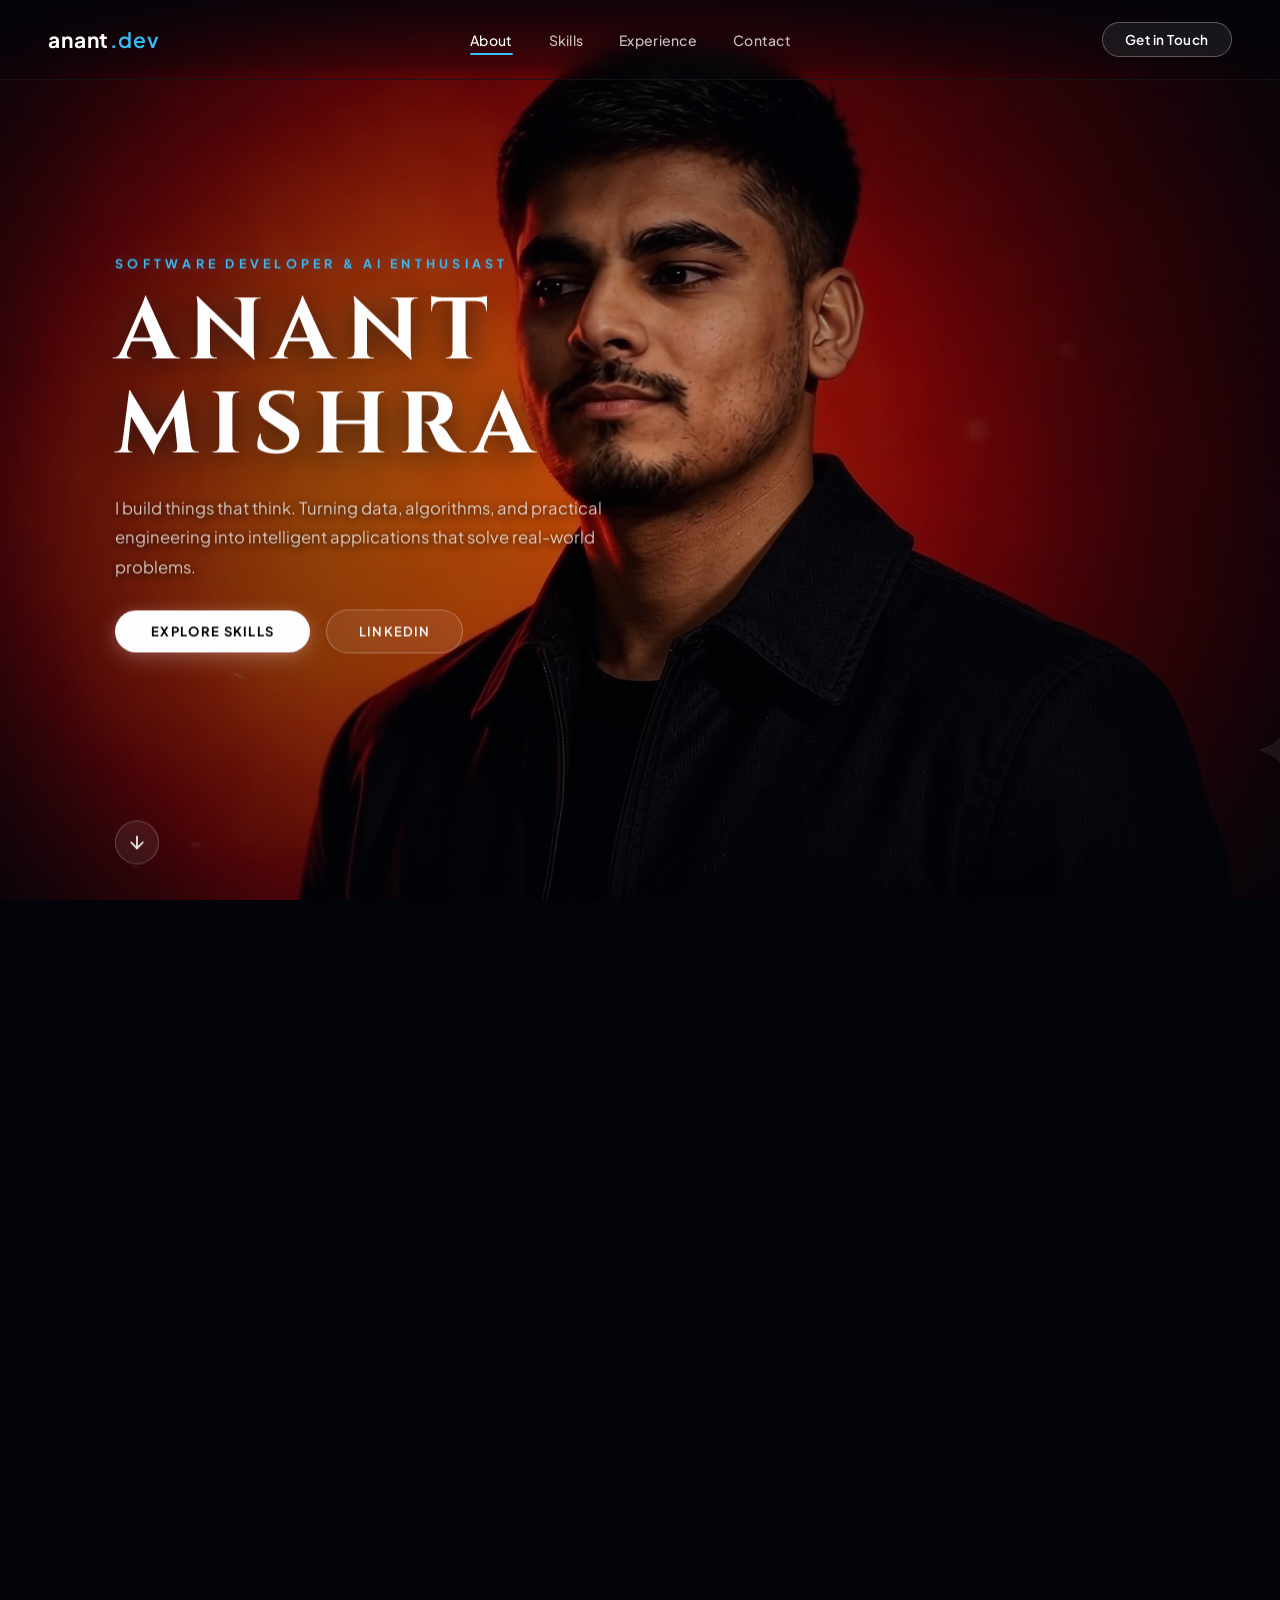
==== index.html @ 20da24f2 "Initial commit: Anant Mishra personal portfolio with scroll-based frame animation" ====
<!DOCTYPE html>
<html lang="en">
<head>
  <meta charset="UTF-8" />
  <meta name="viewport" content="width=device-width, initial-scale=1.0" />
  <title>Anant Mishra | Software Engineer & AI Developer</title>
  <link rel="preconnect" href="https://fonts.googleapis.com">
  <link rel="preconnect" href="https://fonts.gstatic.com" crossorigin>
  <link href="https://fonts.googleapis.com/css2?family=Cinzel:wght@600;700;800&family=Plus+Jakarta+Sans:wght@300;400;500;600;700&display=swap" rel="stylesheet">
  <link rel="stylesheet" href="style.css" />
</head>
<body>
  <!-- Elegant minimal loading progress bar -->
  <div id="loader" class="loader">
    <div class="loader-content">
      <div class="loader-spinner"></div>
      <div class="loader-text">Loading Experience... <span id="loader-progress">0%</span></div>
      <div class="loader-bar-bg">
        <div id="loader-bar-fill" class="loader-bar-fill"></div>
      </div>
    </div>
  </div>

  <!-- Fixed background canvas animation -->
  <div id="canvas-container">
    <canvas id="animation-canvas"></canvas>
    <div class="vignette-overlay"></div>
  </div>

  <!-- Top Glassmorphic Navigation Bar -->
  <header id="navbar" class="navbar">
    <div class="nav-container">
      <a href="#" class="nav-logo" id="nav-logo">
        <span class="logo-space">anant</span><span class="logo-edu">.dev</span>
      </a>

      <nav class="nav-menu" id="nav-menu">
        <a href="#about" class="nav-link active" data-target="0">About</a>
        <a href="#skills" class="nav-link" data-target="0.48">Skills</a>
        <a href="#experience" class="nav-link" data-target="0.80">Experience</a>
        <a href="#contact" class="nav-link" data-target="1.0">Contact</a>
      </nav>

      <div class="nav-actions">
        <a href="https://www.linkedin.com/in/anantmishra07/" target="_blank" rel="noopener noreferrer" class="btn-enroll" id="btn-enroll">Get in Touch</a>
        <button class="mobile-toggle" id="mobile-toggle" aria-label="Toggle Navigation">
          <span></span>
          <span></span>
          <span></span>
        </button>
      </div>
    </div>
  </header>

  <!-- Interactive Content Layers Choreographed to Scroll -->
  <div class="ui-stage">
    <!-- Section 1: Hero / About (Initial Scroll Phase) -->
    <section id="section-hero" class="story-section active hero-left-aligned">
      <div class="hero-content">
        <span class="eyebrow">SOFTWARE DEVELOPER & AI ENTHUSIAST</span>
        <h1 class="hero-title">Anant Mishra</h1>
        <p class="hero-description">
          I build things that think. Turning data, algorithms, and practical engineering into intelligent applications that solve real-world problems.
        </p>
        <div class="hero-cta-group">
          <button class="btn-primary" id="btn-explore-work" data-target="0.48">EXPLORE SKILLS</button>
          <a href="https://www.linkedin.com/in/anantmishra07/" target="_blank" rel="noopener noreferrer" class="btn-secondary">LINKEDIN</a>
        </div>
      </div>

      <!-- Bottom Scroll Down Indicator -->
      <button class="scroll-down-btn" id="scroll-down-btn" aria-label="Scroll Down" data-target="0.48">
        <svg width="20" height="20" viewBox="0 0 24 24" fill="none" stroke="currentColor" stroke-width="2" stroke-linecap="round" stroke-linejoin="round">
          <line x1="12" y1="5" x2="12" y2="19"></line>
          <polyline points="19 12 12 19 5 12"></polyline>
        </svg>
      </button>
    </section>

    <!-- Section 2: Skills & AI Stack (Mid-Scroll Phase) -->
    <section id="section-skills" class="story-section">
      <div class="hero-content skills-content">
        <span class="eyebrow">CORE COMPETENCIES & EXPERTISE</span>
        <h2 class="hero-title">SYSTEMS & AI</h2>
        <p class="hero-description">
          Where robust algorithmic design meets practical intelligence. Building dependable backends, machine learning workflows, and data pipelines.
        </p>

        <!-- Skill Badges -->
        <div class="skills-grid">
          <span class="skill-chip"><i class="chip-dot"></i>Java</span>
          <span class="skill-chip"><i class="chip-dot"></i>Python</span>
          <span class="skill-chip"><i class="chip-dot"></i>SQL & DBMS</span>
          <span class="skill-chip"><i class="chip-dot"></i>Data Structures</span>
          <span class="skill-chip"><i class="chip-dot"></i>Systems Design</span>
          <span class="skill-chip"><i class="chip-dot"></i>Machine Learning</span>
          <span class="skill-chip"><i class="chip-dot"></i>Computer Vision</span>
          <span class="skill-chip"><i class="chip-dot"></i>Data Analytics</span>
        </div>

        <!-- Certifications Highlight -->
        <div class="certifications-banner">
          <span class="cert-item">Google AI Certified</span>
          <span class="cert-divider">•</span>
          <span class="cert-item">Azure Cognitive Services (CV)</span>
          <span class="cert-divider">•</span>
          <span class="cert-item">Google Gemini QuizOff 2026</span>
        </div>

        <div class="hero-cta-group">
          <button class="btn-primary" id="btn-view-exp" data-target="0.80">VIEW EXPERIENCE</button>
        </div>
      </div>
    </section>

    <!-- Section 3: Experience & Leadership (Deep-Scroll Phase) -->
    <section id="section-experience" class="story-section">
      <div class="hero-content">
        <span class="eyebrow">LEADERSHIP & EDUCATION</span>
        <h2 class="hero-title">EXPERIENCE</h2>
        
        <div class="experience-card">
          <div class="exp-header">
            <h3 class="exp-role">Campus Mantri</h3>
            <span class="exp-org">@ GeeksforGeeks</span>
          </div>
          <span class="exp-duration">June 2026 – Present</span>
          <p class="exp-desc">
            Empowering students through technology, technical workshops, leadership, and community building as a GeeksforGeeks Campus Mantri.
          </p>
        </div>

        <div class="education-badge">
          <span class="edu-degree">B.Tech in Information Technology</span>
          <span class="edu-school">Veer Bahadur Singh Purvanchal University (2024 – 2028)</span>
        </div>

        <div class="hero-cta-group">
          <a href="https://www.linkedin.com/in/anantmishra07/" target="_blank" rel="noopener noreferrer" class="btn-primary">CONNECT ON LINKEDIN</a>
          <button class="btn-secondary" data-target="1.0">CONTACT INFO</button>
        </div>
      </div>
    </section>

    <!-- Section 4: Contact & Modern Footer (Final Scroll Phase) -->
    <section id="section-footer" class="story-section footer-section">
      <div class="hero-content footer-content">
        <span class="eyebrow">GET IN TOUCH</span>
        <h2 class="footer-title">LET'S BUILD TOGETHER</h2>
        <p class="hero-description">
          Open to connecting, collaborating, or discussing AI/ML, software engineering, and innovative tech ideas.
        </p>

        <div class="contact-cards-grid">
          <a href="mailto:anantm408@gmail.com" class="contact-card">
            <div class="contact-card-icon">✉</div>
            <div class="contact-card-label">Email</div>
            <div class="contact-card-val">anantm408@gmail.com</div>
          </a>

          <a href="https://www.linkedin.com/in/anantmishra07/" target="_blank" rel="noopener noreferrer" class="contact-card">
            <div class="contact-card-icon">in</div>
            <div class="contact-card-label">LinkedIn</div>
            <div class="contact-card-val">anantmishra07</div>
          </a>

          <div class="contact-card">
            <div class="contact-card-icon">📍</div>
            <div class="contact-card-label">Location</div>
            <div class="contact-card-val">Kanpur, UP, India</div>
          </div>
        </div>

        <footer class="site-footer">
          <div class="footer-bottom-row">
            <span class="copyright">© 2026 Anant Mishra. All rights reserved.</span>
            <button class="btn-back-to-top" id="btn-back-to-top" data-target="0">
              ↑ Back to Top
            </button>
          </div>
        </footer>
      </div>
    </section>
  </div>

  <!-- Virtual scroll runway -->
  <div id="scroll-track" class="scroll-track"></div>

  <script src="script.js"></script>
</body>
</html>
---- style.css ----
/* Reset & Base Setup */
* {
  margin: 0;
  padding: 0;
  box-sizing: border-box;
}

:root {
  --font-display: 'Cinzel', Georgia, serif;
  --font-sans: 'Plus Jakarta Sans', -apple-system, BlinkMacSystemFont, "Segoe UI", Roboto, sans-serif;
  --color-bg: #02040a;
  --color-text-main: #ffffff;
  --color-text-muted: rgba(255, 255, 255, 0.75);
  --color-accent: #60a5fa;
  --color-cyan: #38bdf8;
  --nav-height: 80px;
}

html, body {
  width: 100%;
  min-height: 100%;
  background-color: var(--color-bg);
  color: var(--color-text-main);
  font-family: var(--font-sans);
  overflow-x: hidden;
  -webkit-font-smoothing: antialiased;
}

/* Custom sleek dark scrollbar */
::-webkit-scrollbar {
  width: 8px;
}

::-webkit-scrollbar-track {
  background: rgba(2, 4, 10, 0.9);
}

::-webkit-scrollbar-thumb {
  background: rgba(255, 255, 255, 0.2);
  border-radius: 4px;
}

::-webkit-scrollbar-thumb:hover {
  background: rgba(255, 255, 255, 0.4);
}

/* Fixed Canvas Background Container */
#canvas-container {
  position: fixed;
  top: 0;
  left: 0;
  width: 100vw;
  height: 100vh;
  z-index: 1;
  pointer-events: none;
  display: flex;
  align-items: center;
  justify-content: center;
  background-color: var(--color-bg);
}

#animation-canvas {
  width: 100%;
  height: 100%;
  display: block;
  object-fit: cover;
}

/* Subtle cinematic vignette for enhanced text legibility */
.vignette-overlay {
  position: absolute;
  inset: 0;
  background: radial-gradient(
    circle at center,
    rgba(2, 4, 10, 0.2) 0%,
    rgba(2, 4, 10, 0.6) 75%,
    rgba(2, 4, 10, 0.9) 100%
  );
  pointer-events: none;
}

/* Virtual Scroll Runway */
.scroll-track {
  height: 600vh;
  width: 100%;
  position: relative;
}

/* =========================================
   TOP NAVIGATION BAR
   ========================================= */
.navbar {
  position: fixed;
  top: 0;
  left: 0;
  width: 100%;
  height: var(--nav-height);
  z-index: 100;
  display: flex;
  align-items: center;
  padding: 0 48px;
  background: linear-gradient(180deg, rgba(2, 4, 10, 0.8) 0%, rgba(2, 4, 10, 0.3) 80%, transparent 100%);
  backdrop-filter: blur(12px);
  -webkit-backdrop-filter: blur(12px);
  border-bottom: 1px solid rgba(255, 255, 255, 0.06);
  transition: all 0.3s ease;
}

.nav-container {
  width: 100%;
  max-width: 1380px;
  margin: 0 auto;
  display: flex;
  align-items: center;
  justify-content: space-between;
}

/* Brand Logo */
.nav-logo {
  text-decoration: none;
  font-size: 21px;
  font-weight: 700;
  letter-spacing: 0.04em;
  display: flex;
  align-items: center;
  transition: transform 0.2s ease;
}

.nav-logo:hover {
  transform: scale(1.03);
}

.logo-space {
  color: #ffffff;
}

.logo-edu {
  color: var(--color-cyan);
  font-weight: 600;
  margin-left: 1px;
}

/* Nav Menu Links */
.nav-menu {
  display: flex;
  align-items: center;
  gap: 36px;
}

.nav-link {
  text-decoration: none;
  color: rgba(255, 255, 255, 0.75);
  font-size: 14px;
  font-weight: 500;
  letter-spacing: 0.02em;
  transition: color 0.25s ease;
  position: relative;
  padding: 6px 0;
}

.nav-link::after {
  content: '';
  position: absolute;
  bottom: 0;
  left: 50%;
  width: 0;
  height: 2px;
  background: var(--color-cyan);
  transition: width 0.25s ease, left 0.25s ease;
  border-radius: 2px;
}

.nav-link:hover,
.nav-link.active {
  color: #ffffff;
}

.nav-link.active::after,
.nav-link:hover::after {
  width: 100%;
  left: 0;
}

/* Nav Action Button */
.nav-actions {
  display: flex;
  align-items: center;
  gap: 16px;
}

.btn-enroll {
  text-decoration: none;
  background: rgba(255, 255, 255, 0.08);
  color: #ffffff;
  border: 1px solid rgba(255, 255, 255, 0.28);
  padding: 8px 22px;
  border-radius: 999px;
  font-family: var(--font-sans);
  font-size: 13.5px;
  font-weight: 600;
  letter-spacing: 0.04em;
  cursor: pointer;
  backdrop-filter: blur(8px);
  transition: all 0.25s ease;
  display: inline-flex;
  align-items: center;
}

.btn-enroll:hover {
  background: #ffffff;
  color: #02040a;
  border-color: #ffffff;
  box-shadow: 0 0 20px rgba(255, 255, 255, 0.35);
  transform: translateY(-1px);
}

.mobile-toggle {
  display: none;
  background: transparent;
  border: none;
  cursor: pointer;
  padding: 8px;
  flex-direction: column;
  gap: 5px;
}

.mobile-toggle span {
  display: block;
  width: 22px;
  height: 2px;
  background-color: #ffffff;
  border-radius: 2px;
  transition: all 0.3s ease;
}

/* =========================================
   UI STAGE & STORY SECTIONS
   ========================================= */
.ui-stage {
  position: fixed;
  inset: 0;
  z-index: 10;
  pointer-events: none;
  display: flex;
  align-items: center;
  justify-content: center;
}

.story-section {
  position: absolute;
  width: 100%;
  height: 100%;
  display: flex;
  flex-direction: column;
  align-items: center;
  justify-content: center;
  padding: var(--nav-height) 24px 48px;
  text-align: center;
  opacity: 0;
  transform: translateY(24px) scale(0.97);
  transition: opacity 0.5s cubic-bezier(0.16, 1, 0.3, 1),
              transform 0.5s cubic-bezier(0.16, 1, 0.3, 1);
  pointer-events: none;
}

.story-section.active {
  opacity: 1;
  transform: translateY(0) scale(1);
  pointer-events: auto;
}

/* Hero Section Left-Alignment */
.story-section.hero-left-aligned {
  align-items: flex-start;
  justify-content: center;
  padding-left: clamp(32px, 9vw, 130px);
  padding-right: clamp(24px, 4vw, 48px);
  text-align: left;
}

.story-section.hero-left-aligned .hero-content {
  align-items: flex-start;
  text-align: left;
  max-width: 640px;
  margin-left: 0;
}

.story-section.hero-left-aligned .hero-cta-group {
  justify-content: flex-start;
}

.story-section.hero-left-aligned .scroll-down-btn {
  left: clamp(32px, 9vw, 130px);
  transform: none;
  animation: floatDownLeft 2.2s ease-in-out infinite;
}

@keyframes floatDownLeft {
  0%, 100% {
    transform: translateY(0);
  }
  50% {
    transform: translateY(7px);
  }
}

.hero-content {
  max-width: 720px;
  display: flex;
  flex-direction: column;
  align-items: center;
  margin-top: -20px;
}

/* Eyebrow Tag */
.eyebrow {
  display: inline-block;
  font-size: 12.5px;
  font-weight: 700;
  letter-spacing: 0.34em;
  text-transform: uppercase;
  color: var(--color-cyan);
  margin-bottom: 14px;
  text-shadow: 0 0 16px rgba(56, 189, 248, 0.4);
}

/* Display Titles */
.hero-title {
  font-family: var(--font-display);
  font-size: clamp(2.8rem, 6.8vw, 5.8rem);
  font-weight: 700;
  letter-spacing: 0.12em;
  text-transform: uppercase;
  line-height: 1.08;
  color: #ffffff;
  margin-bottom: 20px;
  text-shadow: 0 4px 30px rgba(0, 0, 0, 0.8),
               0 0 40px rgba(255, 255, 255, 0.15);
}

.footer-title {
  font-family: var(--font-display);
  font-size: clamp(2.4rem, 5vw, 4.2rem);
  font-weight: 700;
  letter-spacing: 0.12em;
  text-transform: uppercase;
  line-height: 1.1;
  color: #ffffff;
  margin-bottom: 14px;
  text-shadow: 0 4px 30px rgba(0, 0, 0, 0.8);
}

/* Descriptions */
.hero-description {
  font-size: clamp(0.95rem, 1.3vw, 1.1rem);
  line-height: 1.75;
  color: var(--color-text-muted);
  max-width: 560px;
  margin-bottom: 28px;
  font-weight: 400;
  text-shadow: 0 2px 10px rgba(0, 0, 0, 0.9);
}

/* CTA Buttons */
.hero-cta-group {
  display: flex;
  align-items: center;
  justify-content: center;
  gap: 16px;
  flex-wrap: wrap;
}

.btn-primary {
  text-decoration: none;
  background: #ffffff;
  color: #02040a;
  border: none;
  padding: 13px 36px;
  border-radius: 999px;
  font-family: var(--font-sans);
  font-size: 13px;
  font-weight: 700;
  letter-spacing: 0.1em;
  text-transform: uppercase;
  cursor: pointer;
  box-shadow: 0 6px 24px rgba(255, 255, 255, 0.22),
              0 0 12px rgba(255, 255, 255, 0.1);
  transition: all 0.25s cubic-bezier(0.16, 1, 0.3, 1);
  display: inline-flex;
  align-items: center;
}

.btn-primary:hover {
  transform: translateY(-2px) scale(1.03);
  box-shadow: 0 10px 32px rgba(255, 255, 255, 0.38),
              0 0 20px rgba(56, 189, 248, 0.4);
}

.btn-secondary {
  text-decoration: none;
  background: rgba(255, 255, 255, 0.08);
  color: #ffffff;
  border: 1px solid rgba(255, 255, 255, 0.25);
  padding: 13px 32px;
  border-radius: 999px;
  font-family: var(--font-sans);
  font-size: 13px;
  font-weight: 600;
  letter-spacing: 0.08em;
  text-transform: uppercase;
  cursor: pointer;
  backdrop-filter: blur(8px);
  transition: all 0.25s ease;
  display: inline-flex;
  align-items: center;
}

.btn-secondary:hover {
  background: rgba(255, 255, 255, 0.18);
  border-color: rgba(255, 255, 255, 0.5);
  transform: translateY(-2px);
}

/* =========================================
   SKILLS & CHIPS COMPONENT
   ========================================= */
.skills-grid {
  display: flex;
  flex-wrap: wrap;
  justify-content: center;
  gap: 10px;
  max-width: 620px;
  margin-bottom: 22px;
}

.skill-chip {
  display: inline-flex;
  align-items: center;
  gap: 7px;
  background: rgba(255, 255, 255, 0.06);
  border: 1px solid rgba(255, 255, 255, 0.16);
  padding: 8px 16px;
  border-radius: 999px;
  font-size: 13px;
  font-weight: 600;
  color: #ffffff;
  letter-spacing: 0.02em;
  backdrop-filter: blur(8px);
  transition: all 0.25s ease;
}

.skill-chip:hover {
  background: rgba(56, 189, 248, 0.12);
  border-color: var(--color-cyan);
  box-shadow: 0 0 14px rgba(56, 189, 248, 0.3);
  transform: translateY(-2px);
}

.chip-dot {
  width: 6px;
  height: 6px;
  border-radius: 50%;
  background: var(--color-cyan);
  box-shadow: 0 0 6px var(--color-cyan);
}

.certifications-banner {
  display: flex;
  align-items: center;
  justify-content: center;
  gap: 12px;
  flex-wrap: wrap;
  font-size: 12px;
  letter-spacing: 0.05em;
  color: rgba(255, 255, 255, 0.7);
  margin-bottom: 28px;
}

.cert-item {
  color: #93c5fd;
  font-weight: 500;
}

.cert-divider {
  opacity: 0.3;
}

/* =========================================
   EXPERIENCE & EDUCATION CARDS
   ========================================= */
.experience-card {
  background: rgba(255, 255, 255, 0.05);
  border: 1px solid rgba(255, 255, 255, 0.14);
  border-radius: 16px;
  padding: 20px 28px;
  max-width: 580px;
  width: 100%;
  margin-bottom: 16px;
  backdrop-filter: blur(12px);
  text-align: left;
  box-shadow: 0 12px 36px rgba(0, 0, 0, 0.4);
}

.exp-header {
  display: flex;
  align-items: baseline;
  gap: 8px;
  margin-bottom: 4px;
}

.exp-role {
  font-size: 18px;
  font-weight: 700;
  color: #ffffff;
}

.exp-org {
  font-size: 14px;
  font-weight: 600;
  color: var(--color-cyan);
}

.exp-duration {
  display: inline-block;
  font-size: 12px;
  color: rgba(255, 255, 255, 0.5);
  margin-bottom: 10px;
  letter-spacing: 0.04em;
}

.exp-desc {
  font-size: 13.5px;
  line-height: 1.6;
  color: var(--color-text-muted);
}

.education-badge {
  display: flex;
  flex-direction: column;
  align-items: center;
  gap: 4px;
  background: rgba(255, 255, 255, 0.03);
  border: 1px dashed rgba(255, 255, 255, 0.18);
  border-radius: 12px;
  padding: 12px 24px;
  margin-bottom: 24px;
  max-width: 580px;
  width: 100%;
}

.edu-degree {
  font-size: 14px;
  font-weight: 600;
  color: #ffffff;
}

.edu-school {
  font-size: 12.5px;
  color: rgba(255, 255, 255, 0.6);
}

/* =========================================
   CONTACT CARDS & FOOTER COMPONENT
   ========================================= */
.contact-cards-grid {
  display: grid;
  grid-template-columns: repeat(3, 1fr);
  gap: 14px;
  width: 100%;
  max-width: 660px;
  margin-bottom: 26px;
}

.contact-card {
  text-decoration: none;
  background: rgba(255, 255, 255, 0.05);
  border: 1px solid rgba(255, 255, 255, 0.12);
  border-radius: 14px;
  padding: 16px 14px;
  display: flex;
  flex-direction: column;
  align-items: center;
  gap: 6px;
  backdrop-filter: blur(10px);
  transition: all 0.25s ease;
  color: #ffffff;
}

.contact-card:hover {
  background: rgba(255, 255, 255, 0.1);
  border-color: var(--color-cyan);
  transform: translateY(-3px);
  box-shadow: 0 8px 24px rgba(56, 189, 248, 0.2);
}

.contact-card-icon {
  font-size: 18px;
  color: var(--color-cyan);
}

.contact-card-label {
  font-size: 11px;
  text-transform: uppercase;
  letter-spacing: 0.08em;
  color: rgba(255, 255, 255, 0.5);
  font-weight: 600;
}

.contact-card-val {
  font-size: 13px;
  font-weight: 600;
  color: #ffffff;
  word-break: break-all;
}

/* Site Footer */
.site-footer {
  width: 100%;
  max-width: 660px;
  border-top: 1px solid rgba(255, 255, 255, 0.1);
  padding-top: 18px;
}

.footer-bottom-row {
  display: flex;
  align-items: center;
  justify-content: space-between;
  width: 100%;
}

.copyright {
  font-size: 12px;
  color: rgba(255, 255, 255, 0.5);
}

.btn-back-to-top {
  background: transparent;
  border: none;
  color: var(--color-cyan);
  font-size: 12px;
  font-weight: 600;
  letter-spacing: 0.04em;
  cursor: pointer;
  transition: all 0.2s ease;
  padding: 4px 8px;
  border-radius: 4px;
}

.btn-back-to-top:hover {
  color: #ffffff;
  transform: translateY(-1px);
}

/* Bottom Scroll Down Arrow Button */
.scroll-down-btn {
  position: absolute;
  bottom: 34px;
  left: 50%;
  transform: translateX(-50%);
  width: 44px;
  height: 44px;
  border-radius: 50%;
  background: rgba(255, 255, 255, 0.07);
  border: 1px solid rgba(255, 255, 255, 0.22);
  color: #ffffff;
  display: flex;
  align-items: center;
  justify-content: center;
  cursor: pointer;
  backdrop-filter: blur(10px);
  transition: all 0.25s ease;
  animation: floatDown 2.2s ease-in-out infinite;
}

.scroll-down-btn:hover {
  background: rgba(255, 255, 255, 0.2);
  border-color: #ffffff;
  box-shadow: 0 0 16px rgba(255, 255, 255, 0.3);
  animation-play-state: paused;
}

@keyframes floatDown {
  0%, 100% {
    transform: translateX(-50%) translateY(0);
  }
  50% {
    transform: translateX(-50%) translateY(7px);
  }
}

/* =========================================
   MODERN MINIMAL LOADER
   ========================================= */
.loader {
  position: fixed;
  inset: 0;
  z-index: 9999;
  display: flex;
  align-items: center;
  justify-content: center;
  background-color: var(--color-bg);
  transition: opacity 0.7s cubic-bezier(0.16, 1, 0.3, 1), visibility 0.7s ease;
}

.loader.loaded {
  opacity: 0;
  visibility: hidden;
  pointer-events: none;
}

.loader-content {
  display: flex;
  flex-direction: column;
  align-items: center;
  gap: 16px;
  width: 280px;
}

.loader-spinner {
  width: 36px;
  height: 36px;
  border: 2px solid rgba(255, 255, 255, 0.1);
  border-top-color: var(--color-cyan);
  border-radius: 50%;
  animation: spin 0.9s linear infinite;
}

@keyframes spin {
  to {
    transform: rotate(360deg);
  }
}

.loader-text {
  font-size: 13px;
  letter-spacing: 0.08em;
  text-transform: uppercase;
  color: rgba(255, 255, 255, 0.7);
  font-weight: 500;
}

.loader-bar-bg {
  width: 100%;
  height: 3px;
  background: rgba(255, 255, 255, 0.1);
  border-radius: 999px;
  overflow: hidden;
}

.loader-bar-fill {
  width: 0%;
  height: 100%;
  background: linear-gradient(90deg, #38bdf8, #818cf8);
  border-radius: 999px;
  transition: width 0.15s ease-out;
}

/* =========================================
   RESPONSIVE ADAPTATIONS
   ========================================= */
@media (max-width: 900px) {
  .navbar {
    padding: 0 24px;
  }

  .nav-menu {
    gap: 24px;
  }

  .contact-cards-grid {
    grid-template-columns: 1fr;
    max-width: 420px;
  }
}

@media (max-width: 768px) {
  .mobile-toggle {
    display: flex;
  }

  .nav-menu {
    position: fixed;
    top: var(--nav-height);
    left: 0;
    width: 100%;
    background: rgba(2, 4, 10, 0.96);
    backdrop-filter: blur(16px);
    flex-direction: column;
    padding: 24px 0;
    gap: 20px;
    border-bottom: 1px solid rgba(255, 255, 255, 0.1);
    transform: translateY(-120%);
    opacity: 0;
    pointer-events: none;
    transition: all 0.3s cubic-bezier(0.16, 1, 0.3, 1);
  }

  .nav-menu.open {
    transform: translateY(0);
    opacity: 1;
    pointer-events: auto;
  }

  .hero-title {
    letter-spacing: 0.1em;
  }

  .hero-description {
    font-size: 0.95rem;
    padding: 0 10px;
  }

  .skills-grid {
    gap: 8px;
  }

  .skill-chip {
    padding: 6px 12px;
    font-size: 12px;
  }

  .footer-bottom-row {
    flex-direction: column;
    gap: 12px;
    text-align: center;
  }
}
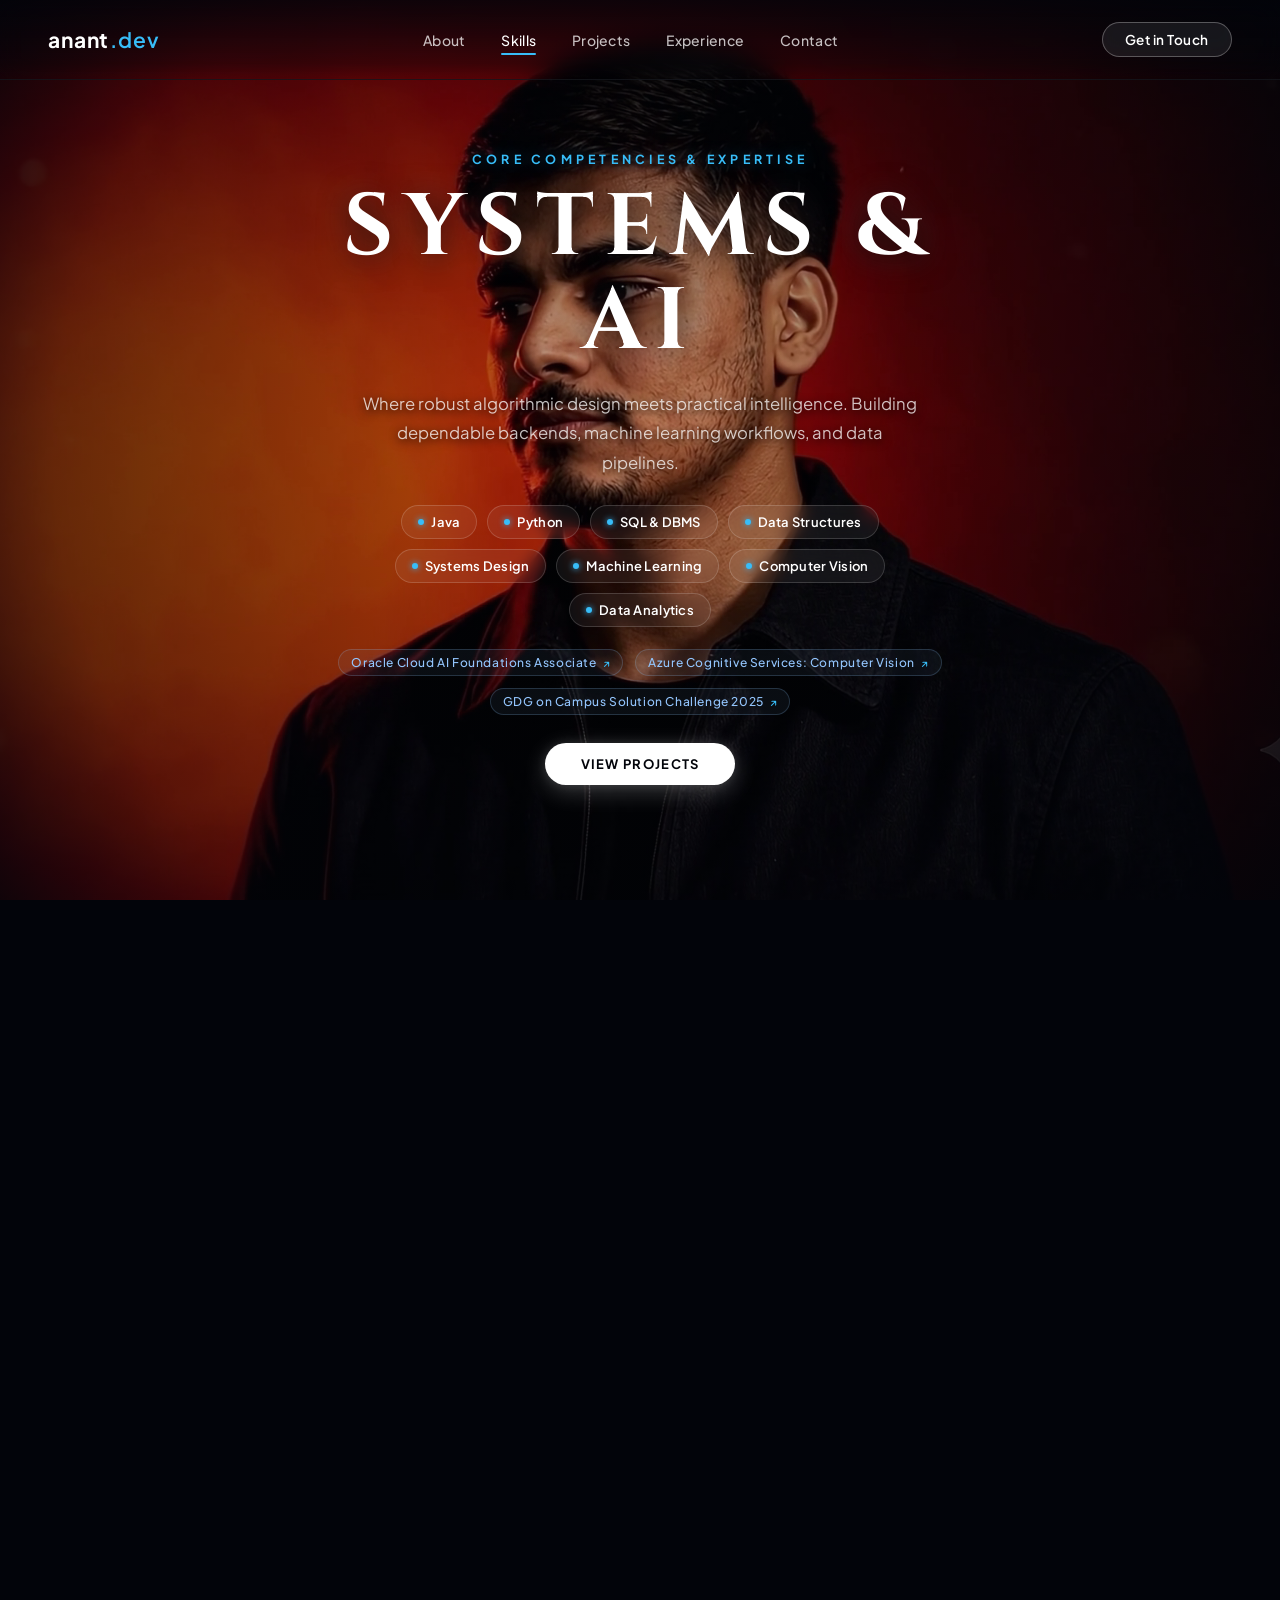
==== commit fe039644: "feat: add projects section, verified certification badges, and resume attachment" ====
--- a/index.html
+++ b/index.html
@@ -36,8 +36,9 @@
 
       <nav class="nav-menu" id="nav-menu">
         <a href="#about" class="nav-link active" data-target="0">About</a>
-        <a href="#skills" class="nav-link" data-target="0.48">Skills</a>
-        <a href="#experience" class="nav-link" data-target="0.80">Experience</a>
+        <a href="#skills" class="nav-link" data-target="0.28">Skills</a>
+        <a href="#projects" class="nav-link" data-target="0.52">Projects</a>
+        <a href="#experience" class="nav-link" data-target="0.76">Experience</a>
         <a href="#contact" class="nav-link" data-target="1.0">Contact</a>
       </nav>
 
@@ -63,13 +64,13 @@
           I build things that think. Turning data, algorithms, and practical engineering into intelligent applications that solve real-world problems.
         </p>
         <div class="hero-cta-group">
-          <button class="btn-primary" id="btn-explore-work" data-target="0.48">EXPLORE SKILLS</button>
+          <button class="btn-primary" id="btn-explore-work" data-target="0.28">EXPLORE SKILLS</button>
           <a href="https://www.linkedin.com/in/anantmishra07/" target="_blank" rel="noopener noreferrer" class="btn-secondary">LINKEDIN</a>
         </div>
       </div>
 
       <!-- Bottom Scroll Down Indicator -->
-      <button class="scroll-down-btn" id="scroll-down-btn" aria-label="Scroll Down" data-target="0.48">
+      <button class="scroll-down-btn" id="scroll-down-btn" aria-label="Scroll Down" data-target="0.28">
         <svg width="20" height="20" viewBox="0 0 24 24" fill="none" stroke="currentColor" stroke-width="2" stroke-linecap="round" stroke-linejoin="round">
           <line x1="12" y1="5" x2="12" y2="19"></line>
           <polyline points="19 12 12 19 5 12"></polyline>
@@ -100,20 +101,149 @@
 
         <!-- Certifications Highlight -->
         <div class="certifications-banner">
-          <span class="cert-item">Google AI Certified</span>
+          <a href="https://catalog-education.oracle.com/ords/certview/sharebadge?id=E2C6492BE68AB9C8CA028617C6191B87C8682370294BC5D22750509E3B5345E7"
+            target="_blank" rel="noopener noreferrer" class="cert-item"
+            title="Verify Oracle Cloud Infrastructure 2025 Certified AI Foundations Associate Credential">
+            Oracle Cloud AI Foundations Associate <span class="cert-icon">↗</span>
+          </a>
           <span class="cert-divider">•</span>
-          <span class="cert-item">Azure Cognitive Services (CV)</span>
+          <a href="https://www.coursera.org/account/accomplishments/verify/ORS9T2ELY2SC"
+            target="_blank" rel="noopener noreferrer" class="cert-item"
+            title="Verify Coursera Azure Cognitive Services: Computer Vision Credential">
+            Azure Cognitive Services: Computer Vision <span class="cert-icon">↗</span>
+          </a>
           <span class="cert-divider">•</span>
-          <span class="cert-item">Google Gemini QuizOff 2026</span>
+          <a href="https://certificate.hack2skill.com/legacy/2025H2S01GSC-P03963"
+            target="_blank" rel="noopener noreferrer" class="cert-item"
+            title="Verify GDG on Campus Solution Challenge 2025 Credential">
+            GDG on Campus Solution Challenge 2025 <span class="cert-icon">↗</span>
+          </a>
         </div>
 
         <div class="hero-cta-group">
-          <button class="btn-primary" id="btn-view-exp" data-target="0.80">VIEW EXPERIENCE</button>
-        </div>
-      </div>
-    </section>
-
-    <!-- Section 3: Experience & Leadership (Deep-Scroll Phase) -->
+          <button class="btn-primary" id="btn-view-projects" data-target="0.52">VIEW PROJECTS</button>
+        </div>
+      </div>
+    </section>
+
+    <!-- Section 3: Projects & Repositories (Mid-Scroll Phase) -->
+    <section id="section-projects" class="story-section">
+      <div class="hero-content projects-content">
+        <span class="eyebrow">FEATURED WORK & REPOSITORIES</span>
+        <h2 class="hero-title">PROJECTS</h2>
+        <p class="hero-description">
+          Interactive web architectures, high-performance algorithms, and intelligent applications built with clean code and modern tools.
+        </p>
+
+        <!-- Projects Grid -->
+        <div class="projects-grid">
+          <!-- Project 1: Canvas Portfolio -->
+          <div class="project-card">
+            <div class="project-card-header">
+              <span class="project-tag">Interactive Web</span>
+              <a href="https://github.com/anantmishra7/Portfolio" target="_blank" rel="noopener noreferrer" class="project-link-btn" title="View Source on GitHub" aria-label="GitHub Repository">
+                <svg width="18" height="18" viewBox="0 0 24 24" fill="currentColor">
+                  <path d="M12 0C5.37 0 0 5.37 0 12c0 5.31 3.435 9.795 8.205 11.385.6.105.825-.255.825-.57 0-.285-.015-1.23-.015-2.235-3.015.555-3.795-.735-4.035-1.41-.135-.345-.72-1.41-1.23-1.695-.42-.225-1.02-.78-.015-.795.945-.015 1.62.87 1.845 1.23 1.08 1.815 2.805 1.305 3.495.99.105-.78.42-1.305.765-1.605-2.67-.3-5.46-1.335-5.46-5.925 0-1.305.465-2.385 1.23-3.225-.12-.3-.54-1.53.12-3.18 0 0 1.005-.315 3.3 1.23.96-.27 1.98-.405 3-.405s2.04.135 3 .405c2.295-1.56 3.3-1.23 3.3-1.23.66 1.65.24 2.88.12 3.18.765.84 1.23 1.905 1.23 3.225 0 4.605-2.805 5.625-5.475 5.925.435.375.81 1.095.81 2.22 0 1.605-.015 2.895-.015 3.3 0 .315.225.69.825.57A12.02 12.02 0 0024 12c0-6.63-5.37-12-12-12z" />
+                </svg>
+              </a>
+            </div>
+            <h3 class="project-title"><a href="https://github.com/anantmishra7/Portfolio" target="_blank" rel="noopener noreferrer">3D Canvas Portfolio</a></h3>
+            <p class="project-desc">
+              Smooth scroll-choreographed interactive personal website streaming 240 pre-rendered frames with responsive glassmorphic UI.
+            </p>
+            <div class="project-tech-stack">
+              <span class="tech-badge">Canvas API</span>
+              <span class="tech-badge">JavaScript</span>
+              <span class="tech-badge">CSS3</span>
+            </div>
+            <div class="project-card-footer">
+              <a href="https://github.com/anantmishra7/Portfolio" target="_blank" rel="noopener noreferrer" class="project-view-code">
+                View Repository <span>→</span>
+              </a>
+            </div>
+          </div>
+
+          <!-- Project 2: My-Leetcode & DSA -->
+          <div class="project-card">
+            <div class="project-card-header">
+              <span class="project-tag">Algorithms & DSA</span>
+              <a href="https://github.com/anantmishra7/My-Leetcode" target="_blank" rel="noopener noreferrer" class="project-link-btn" title="View Source on GitHub" aria-label="GitHub Repository">
+                <svg width="18" height="18" viewBox="0 0 24 24" fill="currentColor">
+                  <path d="M12 0C5.37 0 0 5.37 0 12c0 5.31 3.435 9.795 8.205 11.385.6.105.825-.255.825-.57 0-.285-.015-1.23-.015-2.235-3.015.555-3.795-.735-4.035-1.41-.135-.345-.72-1.41-1.23-1.695-.42-.225-1.02-.78-.015-.795.945-.015 1.62.87 1.845 1.23 1.08 1.815 2.805 1.305 3.495.99.105-.78.42-1.305.765-1.605-2.67-.3-5.46-1.335-5.46-5.925 0-1.305.465-2.385 1.23-3.225-.12-.3-.54-1.53.12-3.18 0 0 1.005-.315 3.3 1.23.96-.27 1.98-.405 3-.405s2.04.135 3 .405c2.295-1.56 3.3-1.23 3.3-1.23.66 1.65.24 2.88.12 3.18.765.84 1.23 1.905 1.23 3.225 0 4.605-2.805 5.625-5.475 5.925.435.375.81 1.095.81 2.22 0 1.605-.015 2.895-.015 3.3 0 .315.225.69.825.57A12.02 12.02 0 0024 12c0-6.63-5.37-12-12-12z" />
+                </svg>
+              </a>
+            </div>
+            <h3 class="project-title"><a href="https://github.com/anantmishra7/My-Leetcode" target="_blank" rel="noopener noreferrer">My-LeetCode & DSA</a></h3>
+            <p class="project-desc">
+              Optimized algorithmic problem solutions and competitive programming implementations covering Data Structures, Graphs, and DP in C++.
+            </p>
+            <div class="project-tech-stack">
+              <span class="tech-badge">C++</span>
+              <span class="tech-badge">Algorithms</span>
+              <span class="tech-badge">DSA</span>
+            </div>
+            <div class="project-card-footer">
+              <a href="https://github.com/anantmishra7/My-Leetcode" target="_blank" rel="noopener noreferrer" class="project-view-code">
+                View Repository <span>→</span>
+              </a>
+            </div>
+          </div>
+
+          <!-- Project 3: Attached Resume & Background -->
+          <div class="project-card">
+            <div class="project-card-header">
+              <span class="project-tag">Official Resume</span>
+              <a href="Anant_Mishra_Resume.pdf" target="_blank" rel="noopener noreferrer" class="project-link-btn" title="Open Resume PDF in New Tab" aria-label="Resume PDF">
+                <svg width="18" height="18" viewBox="0 0 24 24" fill="none" stroke="currentColor" stroke-width="2" stroke-linecap="round" stroke-linejoin="round">
+                  <path d="M14 2H6a2 2 0 0 0-2 2v16a2 2 0 0 0 2 2h12a2 2 0 0 0 2-2V8z"></path>
+                  <polyline points="14 2 14 8 20 8"></polyline>
+                  <line x1="16" y1="13" x2="8" y2="13"></line>
+                  <line x1="16" y1="17" x2="8" y2="17"></line>
+                </svg>
+              </a>
+            </div>
+            <h3 class="project-title"><a href="Anant_Mishra_Resume.pdf" target="_blank" rel="noopener noreferrer">Technical Resume</a></h3>
+            <p class="project-desc">
+              Complete curriculum vitae detailing software development skills, Campus Mantri experience at GeeksforGeeks, and verified certifications.
+            </p>
+            <div class="project-tech-stack">
+              <span class="tech-badge">Java</span>
+              <span class="tech-badge">Python</span>
+              <span class="tech-badge">SQL</span>
+              <span class="tech-badge">PDF</span>
+            </div>
+            <div class="project-card-footer">
+              <a href="Anant_Mishra_Resume.pdf" target="_blank" rel="noopener noreferrer" class="project-view-code">
+                View / Download Resume <span>↗</span>
+              </a>
+            </div>
+          </div>
+        </div>
+
+        <div class="hero-cta-group">
+          <a href="Anant_Mishra_Resume.pdf" target="_blank" rel="noopener noreferrer"
+            class="btn-primary">
+            <svg width="17" height="17" viewBox="0 0 24 24" fill="none" stroke="currentColor" stroke-width="2" stroke-linecap="round" stroke-linejoin="round" style="margin-right: 6px;">
+              <path d="M14 2H6a2 2 0 0 0-2 2v16a2 2 0 0 0 2 2h12a2 2 0 0 0 2-2V8z"></path>
+              <polyline points="14 2 14 8 20 8"></polyline>
+              <line x1="16" y1="13" x2="8" y2="13"></line>
+              <line x1="16" y1="17" x2="8" y2="17"></line>
+            </svg>
+            VIEW RESUME
+          </a>
+          <a href="https://github.com/anantmishra7" target="_blank" rel="noopener noreferrer"
+            class="btn-secondary">
+            <svg width="17" height="17" viewBox="0 0 24 24" fill="currentColor" style="margin-right: 6px;">
+              <path d="M12 0C5.37 0 0 5.37 0 12c0 5.31 3.435 9.795 8.205 11.385.6.105.825-.255.825-.57 0-.285-.015-1.23-.015-2.235-3.015.555-3.795-.735-4.035-1.41-.135-.345-.72-1.41-1.23-1.695-.42-.225-1.02-.78-.015-.795.945-.015 1.62.87 1.845 1.23 1.08 1.815 2.805 1.305 3.495.99.105-.78.42-1.305.765-1.605-2.67-.3-5.46-1.335-5.46-5.925 0-1.305.465-2.385 1.23-3.225-.12-.3-.54-1.53.12-3.18 0 0 1.005-.315 3.3 1.23.96-.27 1.98-.405 3-.405s2.04.135 3 .405c2.295-1.56 3.3-1.23 3.3-1.23.66 1.65.24 2.88.12 3.18.765.84 1.23 1.905 1.23 3.225 0 4.605-2.805 5.625-5.475 5.925.435.375.81 1.095.81 2.22 0 1.605-.015 2.895-.015 3.3 0 .315.225.69.825.57A12.02 12.02 0 0024 12c0-6.63-5.37-12-12-12z" />
+            </svg>
+            GITHUB PROFILE
+          </a>
+          <button class="btn-secondary" data-target="0.76">VIEW EXPERIENCE</button>
+        </div>
+      </div>
+    </section>
+
+    <!-- Section 4: Experience & Leadership (Deep-Scroll Phase) -->
     <section id="section-experience" class="story-section">
       <div class="hero-content">
         <span class="eyebrow">LEADERSHIP & EDUCATION</span>
@@ -142,7 +272,7 @@
       </div>
     </section>
 
-    <!-- Section 4: Contact & Modern Footer (Final Scroll Phase) -->
+    <!-- Section 5: Contact & Modern Footer (Final Scroll Phase) -->
     <section id="section-footer" class="story-section footer-section">
       <div class="hero-content footer-content">
         <span class="eyebrow">GET IN TOUCH</span>
@@ -158,6 +288,16 @@
             <div class="contact-card-val">anantm408@gmail.com</div>
           </a>
 
+          <a href="https://github.com/anantmishra7" target="_blank" rel="noopener noreferrer" class="contact-card">
+            <div class="contact-card-icon">
+              <svg width="20" height="20" viewBox="0 0 24 24" fill="currentColor">
+                <path d="M12 0C5.37 0 0 5.37 0 12c0 5.31 3.435 9.795 8.205 11.385.6.105.825-.255.825-.57 0-.285-.015-1.23-.015-2.235-3.015.555-3.795-.735-4.035-1.41-.135-.345-.72-1.41-1.23-1.695-.42-.225-1.02-.78-.015-.795.945-.015 1.62.87 1.845 1.23 1.08 1.815 2.805 1.305 3.495.99.105-.78.42-1.305.765-1.605-2.67-.3-5.46-1.335-5.46-5.925 0-1.305.465-2.385 1.23-3.225-.12-.3-.54-1.53.12-3.18 0 0 1.005-.315 3.3 1.23.96-.27 1.98-.405 3-.405s2.04.135 3 .405c2.295-1.56 3.3-1.23 3.3-1.23.66 1.65.24 2.88.12 3.18.765.84 1.23 1.905 1.23 3.225 0 4.605-2.805 5.625-5.475 5.925.435.375.81 1.095.81 2.22 0 1.605-.015 2.895-.015 3.3 0 .315.225.69.825.57A12.02 12.02 0 0024 12c0-6.63-5.37-12-12-12z" />
+              </svg>
+            </div>
+            <div class="contact-card-label">GitHub</div>
+            <div class="contact-card-val">anantmishra7</div>
+          </a>
+
           <a href="https://www.linkedin.com/in/anantmishra07/" target="_blank" rel="noopener noreferrer" class="contact-card">
             <div class="contact-card-icon">in</div>
             <div class="contact-card-label">LinkedIn</div>
--- a/style.css
+++ b/style.css
@@ -254,13 +254,19 @@
   flex-direction: column;
   align-items: center;
   justify-content: center;
-  padding: var(--nav-height) 24px 48px;
+  padding: calc(var(--nav-height) + 12px) 24px 36px;
   text-align: center;
   opacity: 0;
   transform: translateY(24px) scale(0.97);
   transition: opacity 0.5s cubic-bezier(0.16, 1, 0.3, 1),
               transform 0.5s cubic-bezier(0.16, 1, 0.3, 1);
   pointer-events: none;
+  overflow-y: auto;
+  scrollbar-width: none;
+}
+
+.story-section::-webkit-scrollbar {
+  display: none;
 }
 
 .story-section.active {
@@ -479,10 +485,193 @@
 .cert-item {
   color: #93c5fd;
   font-weight: 500;
+  text-decoration: none;
+  display: inline-flex;
+  align-items: center;
+  gap: 6px;
+  padding: 5px 12px;
+  border-radius: 999px;
+  background: rgba(147, 197, 253, 0.06);
+  border: 1px solid rgba(147, 197, 253, 0.2);
+  transition: all 0.25s cubic-bezier(0.16, 1, 0.3, 1);
+  cursor: pointer;
+}
+
+.cert-item:hover {
+  color: #ffffff;
+  background: rgba(56, 189, 248, 0.16);
+  border-color: rgba(56, 189, 248, 0.5);
+  box-shadow: 0 0 16px rgba(56, 189, 248, 0.3);
+  transform: translateY(-2px);
+}
+
+.cert-icon {
+  font-size: 11px;
+  color: var(--color-cyan);
+  transition: transform 0.2s ease;
+}
+
+.cert-item:hover .cert-icon {
+  transform: translate(2px, -2px);
 }
 
 .cert-divider {
   opacity: 0.3;
+  display: none;
+}
+
+/* =========================================
+   PROJECTS SECTION & CARDS
+   ========================================= */
+.projects-content {
+  max-width: 960px;
+  width: 100%;
+}
+
+.projects-grid {
+  display: grid;
+  grid-template-columns: repeat(3, 1fr);
+  gap: 16px;
+  width: 100%;
+  margin-bottom: 24px;
+}
+
+.project-card {
+  background: rgba(255, 255, 255, 0.04);
+  border: 1px solid rgba(255, 255, 255, 0.12);
+  border-radius: 16px;
+  padding: 20px 22px;
+  display: flex;
+  flex-direction: column;
+  justify-content: space-between;
+  text-align: left;
+  backdrop-filter: blur(14px);
+  transition: all 0.3s cubic-bezier(0.16, 1, 0.3, 1);
+  position: relative;
+  overflow: hidden;
+  box-shadow: 0 10px 32px rgba(0, 0, 0, 0.4);
+}
+
+.project-card::before {
+  content: '';
+  position: absolute;
+  top: 0;
+  left: 0;
+  right: 0;
+  height: 2px;
+  background: linear-gradient(90deg, transparent, var(--color-cyan), transparent);
+  opacity: 0;
+  transition: opacity 0.3s ease;
+}
+
+.project-card:hover {
+  transform: translateY(-4px);
+  border-color: rgba(56, 189, 248, 0.45);
+  box-shadow: 0 16px 36px rgba(0, 0, 0, 0.55), 0 0 24px rgba(56, 189, 248, 0.15);
+  background: rgba(255, 255, 255, 0.07);
+}
+
+.project-card:hover::before {
+  opacity: 1;
+}
+
+.project-card-header {
+  display: flex;
+  align-items: center;
+  justify-content: space-between;
+  margin-bottom: 12px;
+}
+
+.project-tag {
+  font-size: 11px;
+  font-weight: 700;
+  letter-spacing: 0.06em;
+  text-transform: uppercase;
+  color: var(--color-cyan);
+  background: rgba(56, 189, 248, 0.12);
+  border: 1px solid rgba(56, 189, 248, 0.25);
+  padding: 3px 9px;
+  border-radius: 999px;
+}
+
+.project-link-btn {
+  color: rgba(255, 255, 255, 0.6);
+  transition: color 0.2s ease, transform 0.2s ease;
+  display: inline-flex;
+  align-items: center;
+}
+
+.project-link-btn:hover {
+  color: var(--color-cyan);
+  transform: scale(1.15);
+}
+
+.project-title {
+  font-size: 17px;
+  font-weight: 700;
+  color: #ffffff;
+  margin-bottom: 8px;
+  line-height: 1.3;
+}
+
+.project-title a {
+  color: inherit;
+  text-decoration: none;
+  transition: color 0.2s ease;
+}
+
+.project-title a:hover {
+  color: var(--color-cyan);
+}
+
+.project-desc {
+  font-size: 13px;
+  line-height: 1.55;
+  color: var(--color-text-muted);
+  margin-bottom: 14px;
+  flex-grow: 1;
+}
+
+.project-tech-stack {
+  display: flex;
+  flex-wrap: wrap;
+  gap: 6px;
+  margin-bottom: 14px;
+}
+
+.tech-badge {
+  font-size: 11px;
+  padding: 3px 8px;
+  border-radius: 6px;
+  background: rgba(255, 255, 255, 0.06);
+  border: 1px solid rgba(255, 255, 255, 0.1);
+  color: rgba(255, 255, 255, 0.85);
+  font-weight: 500;
+}
+
+.project-card-footer {
+  padding-top: 12px;
+  border-top: 1px solid rgba(255, 255, 255, 0.08);
+  display: flex;
+  align-items: center;
+  justify-content: space-between;
+}
+
+.project-view-code {
+  display: inline-flex;
+  align-items: center;
+  gap: 6px;
+  font-size: 12px;
+  font-weight: 600;
+  color: #93c5fd;
+  text-decoration: none;
+  transition: all 0.2s ease;
+}
+
+.project-view-code:hover {
+  color: #ffffff;
+  text-shadow: 0 0 10px rgba(56, 189, 248, 0.6);
+  transform: translateX(3px);
 }
 
 /* =========================================
@@ -564,10 +753,10 @@
    ========================================= */
 .contact-cards-grid {
   display: grid;
-  grid-template-columns: repeat(3, 1fr);
+  grid-template-columns: repeat(4, 1fr);
   gap: 14px;
   width: 100%;
-  max-width: 660px;
+  max-width: 780px;
   margin-bottom: 26px;
 }
 
@@ -764,12 +953,25 @@
   }
 
   .nav-menu {
-    gap: 24px;
-  }
-
+    gap: 20px;
+  }
+
+  .projects-grid {
+    grid-template-columns: 1fr;
+    max-width: 480px;
+    gap: 14px;
+  }
+
+  .contact-cards-grid {
+    grid-template-columns: repeat(2, 1fr);
+    max-width: 480px;
+  }
+}
+
+@media (max-width: 520px) {
   .contact-cards-grid {
     grid-template-columns: 1fr;
-    max-width: 420px;
+    max-width: 320px;
   }
 }
 
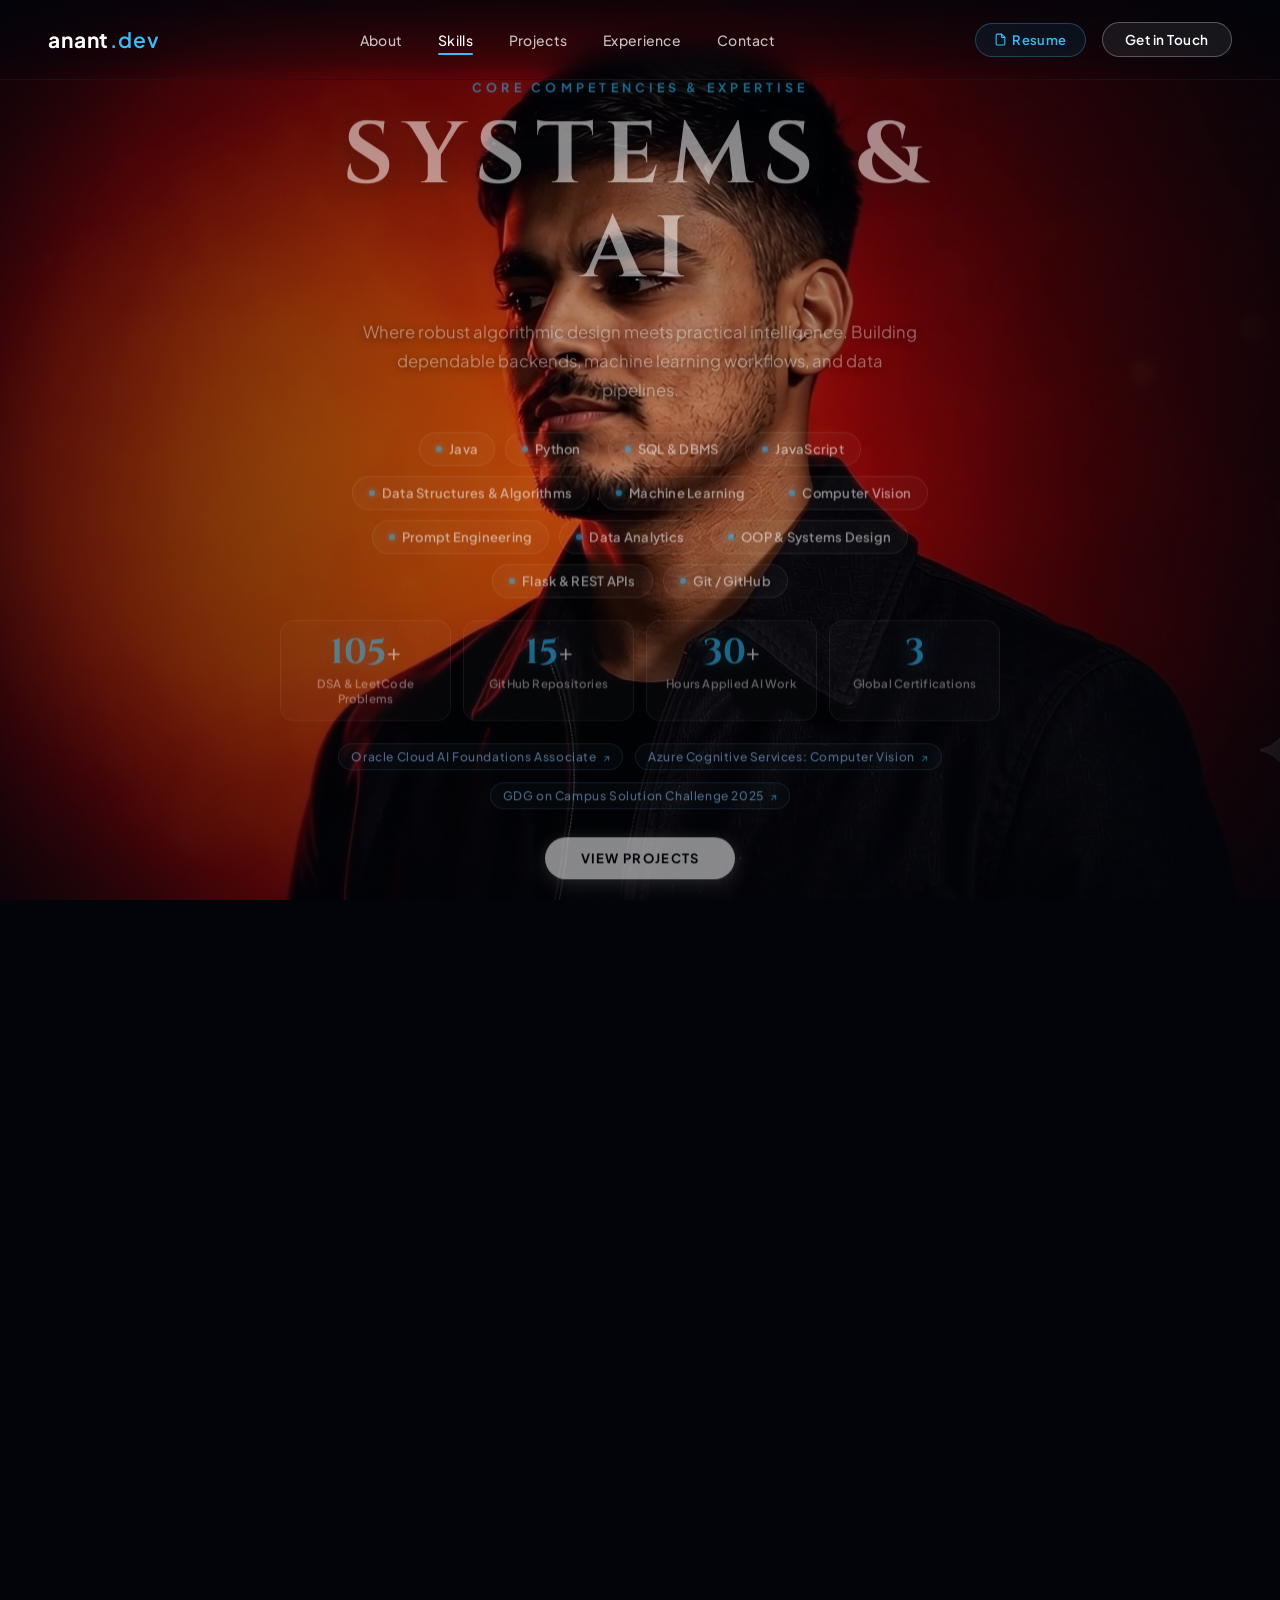
==== commit d8d2fb7d: "Update resume with 1M1B Applied AI internship, Prompt Engineering, and experience cards" ====
--- a/index.html
+++ b/index.html
@@ -43,6 +43,13 @@
       </nav>
 
       <div class="nav-actions">
+        <a href="Anant_Mishra_Resume.pdf" target="_blank" rel="noopener noreferrer" class="btn-resume-nav" id="btn-resume-nav">
+          <svg width="13" height="13" viewBox="0 0 24 24" fill="none" stroke="currentColor" stroke-width="2" stroke-linecap="round" stroke-linejoin="round">
+            <path d="M14 2H6a2 2 0 0 0-2 2v16a2 2 0 0 0 2 2h12a2 2 0 0 0 2-2V8z"></path>
+            <polyline points="14 2 14 8 20 8"></polyline>
+          </svg>
+          Resume
+        </a>
         <a href="https://www.linkedin.com/in/anantmishra07/" target="_blank" rel="noopener noreferrer" class="btn-enroll" id="btn-enroll">Get in Touch</a>
         <button class="mobile-toggle" id="mobile-toggle" aria-label="Toggle Navigation">
           <span></span>
@@ -65,6 +72,13 @@
         </p>
         <div class="hero-cta-group">
           <button class="btn-primary" id="btn-explore-work" data-target="0.28">EXPLORE SKILLS</button>
+          <a href="Anant_Mishra_Resume.pdf" target="_blank" rel="noopener noreferrer" class="btn-secondary">
+            <svg width="14" height="14" viewBox="0 0 24 24" fill="none" stroke="currentColor" stroke-width="2" stroke-linecap="round" stroke-linejoin="round" style="margin-right: 6px;">
+              <path d="M14 2H6a2 2 0 0 0-2 2v16a2 2 0 0 0 2 2h12a2 2 0 0 0 2-2V8z"></path>
+              <polyline points="14 2 14 8 20 8"></polyline>
+            </svg>
+            RESUME
+          </a>
           <a href="https://www.linkedin.com/in/anantmishra07/" target="_blank" rel="noopener noreferrer" class="btn-secondary">LINKEDIN</a>
         </div>
       </div>
@@ -92,11 +106,35 @@
           <span class="skill-chip"><i class="chip-dot"></i>Java</span>
           <span class="skill-chip"><i class="chip-dot"></i>Python</span>
           <span class="skill-chip"><i class="chip-dot"></i>SQL & DBMS</span>
-          <span class="skill-chip"><i class="chip-dot"></i>Data Structures</span>
-          <span class="skill-chip"><i class="chip-dot"></i>Systems Design</span>
+          <span class="skill-chip"><i class="chip-dot"></i>JavaScript</span>
+          <span class="skill-chip"><i class="chip-dot"></i>Data Structures & Algorithms</span>
           <span class="skill-chip"><i class="chip-dot"></i>Machine Learning</span>
           <span class="skill-chip"><i class="chip-dot"></i>Computer Vision</span>
+          <span class="skill-chip"><i class="chip-dot"></i>Prompt Engineering</span>
           <span class="skill-chip"><i class="chip-dot"></i>Data Analytics</span>
+          <span class="skill-chip"><i class="chip-dot"></i>OOP & Systems Design</span>
+          <span class="skill-chip"><i class="chip-dot"></i>Flask & REST APIs</span>
+          <span class="skill-chip"><i class="chip-dot"></i>Git / GitHub</span>
+        </div>
+
+        <!-- Live Stats Counter Grid -->
+        <div class="stats-counter-grid">
+          <div class="stat-card">
+            <div class="stat-number" data-count="350">0<span>+</span></div>
+            <div class="stat-label">DSA & LeetCode Problems</div>
+          </div>
+          <div class="stat-card">
+            <div class="stat-number" data-count="15">0<span>+</span></div>
+            <div class="stat-label">GitHub Repositories</div>
+          </div>
+          <div class="stat-card">
+            <div class="stat-number" data-count="70">0<span>+</span></div>
+            <div class="stat-label">Hours Applied AI Work</div>
+          </div>
+          <div class="stat-card">
+            <div class="stat-number" data-count="3">0</div>
+            <div class="stat-label">Global Certifications</div>
+          </div>
         </div>
 
         <!-- Certifications Highlight -->
@@ -138,7 +176,7 @@
         <!-- Projects Grid -->
         <div class="projects-grid">
           <!-- Project 1: Canvas Portfolio -->
-          <div class="project-card">
+          <div class="project-card" data-project="canvas-portfolio">
             <div class="project-card-header">
               <span class="project-tag">Interactive Web</span>
               <a href="https://github.com/anantmishra7/Portfolio" target="_blank" rel="noopener noreferrer" class="project-link-btn" title="View Source on GitHub" aria-label="GitHub Repository">
@@ -157,14 +195,17 @@
               <span class="tech-badge">CSS3</span>
             </div>
             <div class="project-card-footer">
+              <button class="btn-project-details" data-modal="canvas-portfolio">
+                Inspect Specs <span>🔍</span>
+              </button>
               <a href="https://github.com/anantmishra7/Portfolio" target="_blank" rel="noopener noreferrer" class="project-view-code">
-                View Repository <span>→</span>
+                Repository <span>→</span>
               </a>
             </div>
           </div>
 
           <!-- Project 2: My-Leetcode & DSA -->
-          <div class="project-card">
+          <div class="project-card" data-project="leetcode-dsa">
             <div class="project-card-header">
               <span class="project-tag">Algorithms & DSA</span>
               <a href="https://github.com/anantmishra7/My-Leetcode" target="_blank" rel="noopener noreferrer" class="project-link-btn" title="View Source on GitHub" aria-label="GitHub Repository">
@@ -183,38 +224,41 @@
               <span class="tech-badge">DSA</span>
             </div>
             <div class="project-card-footer">
+              <button class="btn-project-details" data-modal="leetcode-dsa">
+                Inspect Specs <span>🔍</span>
+              </button>
               <a href="https://github.com/anantmishra7/My-Leetcode" target="_blank" rel="noopener noreferrer" class="project-view-code">
-                View Repository <span>→</span>
+                Repository <span>→</span>
               </a>
             </div>
           </div>
 
-          <!-- Project 3: Attached Resume & Background -->
-          <div class="project-card">
+          <!-- Project 3: AI Sustainability Engine -->
+          <div class="project-card" data-project="ai-sustainability">
             <div class="project-card-header">
-              <span class="project-tag">Official Resume</span>
-              <a href="Anant_Mishra_Resume.pdf" target="_blank" rel="noopener noreferrer" class="project-link-btn" title="Open Resume PDF in New Tab" aria-label="Resume PDF">
+              <span class="project-tag">Applied AI & ESG</span>
+              <a href="Anant_Mishra_Resume.pdf" target="_blank" rel="noopener noreferrer" class="project-link-btn" title="View Project Notes in Resume" aria-label="Resume PDF">
                 <svg width="18" height="18" viewBox="0 0 24 24" fill="none" stroke="currentColor" stroke-width="2" stroke-linecap="round" stroke-linejoin="round">
                   <path d="M14 2H6a2 2 0 0 0-2 2v16a2 2 0 0 0 2 2h12a2 2 0 0 0 2-2V8z"></path>
                   <polyline points="14 2 14 8 20 8"></polyline>
-                  <line x1="16" y1="13" x2="8" y2="13"></line>
-                  <line x1="16" y1="17" x2="8" y2="17"></line>
                 </svg>
               </a>
             </div>
-            <h3 class="project-title"><a href="Anant_Mishra_Resume.pdf" target="_blank" rel="noopener noreferrer">Technical Resume</a></h3>
+            <h3 class="project-title">Applied AI Sustainability Engine</h3>
             <p class="project-desc">
-              Complete curriculum vitae detailing software development skills, Campus Mantri experience at GeeksforGeeks, and verified certifications.
+              1M1B & Microsoft supported project using prompt engineering and ML workflows to analyze environmental metrics & climate data.
             </p>
             <div class="project-tech-stack">
-              <span class="tech-badge">Java</span>
               <span class="tech-badge">Python</span>
-              <span class="tech-badge">SQL</span>
-              <span class="tech-badge">PDF</span>
+              <span class="tech-badge">Prompt Eng</span>
+              <span class="tech-badge">ESG Metrics</span>
             </div>
             <div class="project-card-footer">
+              <button class="btn-project-details" data-modal="ai-sustainability">
+                Inspect Specs <span>🔍</span>
+              </button>
               <a href="Anant_Mishra_Resume.pdf" target="_blank" rel="noopener noreferrer" class="project-view-code">
-                View / Download Resume <span>↗</span>
+                Details <span>↗</span>
               </a>
             </div>
           </div>
@@ -245,28 +289,114 @@
 
     <!-- Section 4: Experience & Leadership (Deep-Scroll Phase) -->
     <section id="section-experience" class="story-section">
-      <div class="hero-content">
-        <span class="eyebrow">LEADERSHIP & EDUCATION</span>
+      <div class="hero-content experience-content">
+        <span class="eyebrow">EXPERIENCE & LEADERSHIP</span>
         <h2 class="hero-title">EXPERIENCE</h2>
         
-        <div class="experience-card">
-          <div class="exp-header">
-            <h3 class="exp-role">Campus Mantri</h3>
-            <span class="exp-org">@ GeeksforGeeks</span>
-          </div>
-          <span class="exp-duration">June 2026 – Present</span>
-          <p class="exp-desc">
-            Empowering students through technology, technical workshops, leadership, and community building as a GeeksforGeeks Campus Mantri.
-          </p>
+        <div class="experience-grid">
+          <!-- Experience 1: 1M1B Green Skills & Applied AI Intern -->
+          <div class="experience-card">
+            <div>
+              <div class="exp-card-top">
+                <div>
+                  <h3 class="exp-role-title">Green Skills & Applied AI Intern</h3>
+                  <span class="exp-company">1M1B (1 Million for 1 Billion)</span>
+                </div>
+                <span class="exp-badge">Remote</span>
+              </div>
+              <div class="exp-meta">
+                <span class="exp-meta-item">
+                  <svg width="13" height="13" viewBox="0 0 24 24" fill="none" stroke="currentColor" stroke-width="2" stroke-linecap="round" stroke-linejoin="round">
+                    <rect x="3" y="4" width="18" height="18" rx="2" ry="2"></rect>
+                    <line x1="16" y1="2" x2="16" y2="6"></line>
+                    <line x1="8" y1="2" x2="8" y2="6"></line>
+                    <line x1="3" y1="10" x2="21" y2="10"></line>
+                  </svg>
+                  June 2026 – August 2026
+                </span>
+                <span class="exp-meta-item">
+                  <svg width="13" height="13" viewBox="0 0 24 24" fill="none" stroke="currentColor" stroke-width="2" stroke-linecap="round" stroke-linejoin="round">
+                    <path d="M20 21v-2a4 4 0 0 0-4-4H8a4 4 0 0 0-4 4v2"></path>
+                    <circle cx="12" cy="7" r="4"></circle>
+                  </svg>
+                  1M1B & Microsoft
+                </span>
+              </div>
+              <ul class="exp-bullets">
+                <li>Completed 70+ hours of experiential learning across Green Skills, applied AI frameworks, and ESG metrics in a virtual internship supported by 1M1B Foundation and Microsoft.</li>
+                <li>Developed and presented a real-world AI-enabled sustainability project aimed at measurable climate action.</li>
+                <li>Conducted sustainability audits and analyzed environmental data to identify optimization opportunities, applying AI models and prompt engineering.</li>
+              </ul>
+            </div>
+            <div class="exp-tags">
+              <span class="exp-tag">Applied AI</span>
+              <span class="exp-tag">Green Skills</span>
+              <span class="exp-tag">ESG Metrics</span>
+              <span class="exp-tag">Prompt Engineering</span>
+              <span class="exp-tag">Microsoft</span>
+            </div>
+          </div>
+
+          <!-- Experience 2: GeeksforGeeks Campus Mantri -->
+          <div class="experience-card">
+            <div>
+              <div class="exp-card-top">
+                <div>
+                  <h3 class="exp-role-title">Campus Mantri</h3>
+                  <span class="exp-company">GeeksforGeeks</span>
+                </div>
+                <span class="exp-badge">Kanpur, India</span>
+              </div>
+              <div class="exp-meta">
+                <span class="exp-meta-item">
+                  <svg width="13" height="13" viewBox="0 0 24 24" fill="none" stroke="currentColor" stroke-width="2" stroke-linecap="round" stroke-linejoin="round">
+                    <rect x="3" y="4" width="18" height="18" rx="2" ry="2"></rect>
+                    <line x1="16" y1="2" x2="16" y2="6"></line>
+                    <line x1="8" y1="2" x2="8" y2="6"></line>
+                    <line x1="3" y1="10" x2="21" y2="10"></line>
+                  </svg>
+                  June 2026 – Present
+                </span>
+                <span class="exp-meta-item">
+                  <svg width="13" height="13" viewBox="0 0 24 24" fill="none" stroke="currentColor" stroke-width="2" stroke-linecap="round" stroke-linejoin="round">
+                    <polygon points="12 2 15.09 8.26 22 9.27 17 14.14 18.18 21.02 12 17.77 5.82 21.02 7 14.14 2 9.27 8.91 8.26 12 2"></polygon>
+                  </svg>
+                  Campus Ambassador Program
+                </span>
+              </div>
+              <ul class="exp-bullets">
+                <li>Represent GeeksforGeeks as a Campus Ambassador, driving awareness of coding culture, competitive programming, and placement-preparation resources across the university.</li>
+                <li>Plan and coordinate technical events, workshops, and coding contests to strengthen peer engagement with data structures & algorithms and interview readiness.</li>
+              </ul>
+            </div>
+            <div class="exp-tags">
+              <span class="exp-tag">Campus Ambassador</span>
+              <span class="exp-tag">Technical Workshops</span>
+              <span class="exp-tag">DSA & Algorithms</span>
+              <span class="exp-tag">Community Leadership</span>
+            </div>
+          </div>
         </div>
 
         <div class="education-badge">
-          <span class="edu-degree">B.Tech in Information Technology</span>
-          <span class="edu-school">Veer Bahadur Singh Purvanchal University (2024 – 2028)</span>
+          <div class="edu-left">
+            <span class="edu-degree">Bachelor of Technology in Information Technology</span>
+            <span class="edu-school">Veer Bahadur Singh Purvanchal University, Jaunpur, Uttar Pradesh</span>
+          </div>
+          <span class="edu-year">Sept 2024 – May 2028</span>
         </div>
 
         <div class="hero-cta-group">
-          <a href="https://www.linkedin.com/in/anantmishra07/" target="_blank" rel="noopener noreferrer" class="btn-primary">CONNECT ON LINKEDIN</a>
+          <a href="Anant_Mishra_Resume.pdf" target="_blank" rel="noopener noreferrer" class="btn-primary">
+            <svg width="16" height="16" viewBox="0 0 24 24" fill="none" stroke="currentColor" stroke-width="2" stroke-linecap="round" stroke-linejoin="round" style="margin-right: 6px;">
+              <path d="M14 2H6a2 2 0 0 0-2 2v16a2 2 0 0 0 2 2h12a2 2 0 0 0 2-2V8z"></path>
+              <polyline points="14 2 14 8 20 8"></polyline>
+              <line x1="16" y1="13" x2="8" y2="13"></line>
+              <line x1="16" y1="17" x2="8" y2="17"></line>
+            </svg>
+            VIEW RESUME
+          </a>
+          <a href="https://www.linkedin.com/in/anantmishra07/" target="_blank" rel="noopener noreferrer" class="btn-secondary">CONNECT ON LINKEDIN</a>
           <button class="btn-secondary" data-target="1.0">CONTACT INFO</button>
         </div>
       </div>
@@ -281,6 +411,25 @@
           Open to connecting, collaborating, or discussing AI/ML, software engineering, and innovative tech ideas.
         </p>
 
+        <!-- Quick Contact Form -->
+        <div class="quick-contact-box">
+          <form id="contact-form" class="contact-form">
+            <div class="form-row">
+              <input type="text" id="form-name" name="name" class="form-input" placeholder="Your Name" required />
+              <input type="email" id="form-email" name="email" class="form-input" placeholder="Your Email" required />
+            </div>
+            <input type="text" id="form-subject" name="subject" class="form-input" placeholder="Subject" required />
+            <textarea id="form-message" name="message" class="form-textarea" placeholder="Your Message..." rows="3" required></textarea>
+            <button type="submit" class="btn-primary btn-submit-form" id="btn-submit-form">
+              <span>SEND MESSAGE</span>
+              <svg width="14" height="14" viewBox="0 0 24 24" fill="none" stroke="currentColor" stroke-width="2" stroke-linecap="round" stroke-linejoin="round" style="margin-left: 6px;">
+                <line x1="22" y1="2" x2="11" y2="13"></line>
+                <polygon points="22 2 15 22 11 13 2 9 22 2"></polygon>
+              </svg>
+            </button>
+          </form>
+        </div>
+
         <div class="contact-cards-grid">
           <a href="mailto:anantm408@gmail.com" class="contact-card">
             <div class="contact-card-icon">✉</div>
@@ -323,6 +472,32 @@
     </section>
   </div>
 
+  <!-- Interactive Project Technical Details Modal -->
+  <div id="project-modal" class="modal-overlay" aria-hidden="true">
+    <div class="modal-card">
+      <button class="modal-close-btn" id="modal-close-btn" aria-label="Close Modal">&times;</button>
+      <div class="modal-header">
+        <span id="modal-tag" class="project-tag">Category</span>
+        <h3 id="modal-title" class="modal-title">Project Title</h3>
+      </div>
+      <div class="modal-body">
+        <p id="modal-description" class="modal-description">Project overview...</p>
+        <div class="modal-section-title">TECHNICAL HIGHLIGHTS</div>
+        <ul id="modal-highlights" class="modal-highlights-list"></ul>
+        <div class="modal-section-title">TECH STACK</div>
+        <div id="modal-tech" class="project-tech-stack"></div>
+      </div>
+      <div class="modal-footer">
+        <a id="modal-link-github" href="#" target="_blank" rel="noopener noreferrer" class="btn-primary modal-btn">
+          View GitHub Repo
+        </a>
+      </div>
+    </div>
+  </div>
+
+  <!-- Notification Toast -->
+  <div id="toast" class="toast-notification">Message Sent Successfully!</div>
+
   <!-- Virtual scroll runway -->
   <div id="scroll-track" class="scroll-track"></div>
 
--- a/style.css
+++ b/style.css
@@ -211,6 +211,33 @@
   color: #02040a;
   border-color: #ffffff;
   box-shadow: 0 0 20px rgba(255, 255, 255, 0.35);
+  transform: translateY(-1px);
+}
+
+.btn-resume-nav {
+  text-decoration: none;
+  background: rgba(56, 189, 248, 0.08);
+  color: var(--color-cyan);
+  border: 1px solid rgba(56, 189, 248, 0.3);
+  padding: 8px 18px;
+  border-radius: 999px;
+  font-family: var(--font-sans);
+  font-size: 13px;
+  font-weight: 600;
+  letter-spacing: 0.03em;
+  cursor: pointer;
+  backdrop-filter: blur(8px);
+  transition: all 0.25s ease;
+  display: inline-flex;
+  align-items: center;
+  gap: 5px;
+}
+
+.btn-resume-nav:hover {
+  background: rgba(56, 189, 248, 0.2);
+  color: #ffffff;
+  border-color: var(--color-cyan);
+  box-shadow: 0 0 16px rgba(56, 189, 248, 0.35);
   transform: translateY(-1px);
 }
 
@@ -435,7 +462,7 @@
   flex-wrap: wrap;
   justify-content: center;
   gap: 10px;
-  max-width: 620px;
+  max-width: 680px;
   margin-bottom: 22px;
 }
 
@@ -677,75 +704,196 @@
 /* =========================================
    EXPERIENCE & EDUCATION CARDS
    ========================================= */
+.experience-content {
+  max-width: 960px;
+  width: 100%;
+}
+
+.experience-grid {
+  display: grid;
+  grid-template-columns: repeat(2, 1fr);
+  gap: 18px;
+  width: 100%;
+  margin-bottom: 18px;
+}
+
 .experience-card {
+  background: rgba(255, 255, 255, 0.04);
+  border: 1px solid rgba(255, 255, 255, 0.12);
+  border-radius: 16px;
+  padding: 22px 24px;
+  width: 100%;
+  backdrop-filter: blur(14px);
+  text-align: left;
+  box-shadow: 0 10px 32px rgba(0, 0, 0, 0.4);
+  display: flex;
+  flex-direction: column;
+  justify-content: space-between;
+  position: relative;
+  overflow: hidden;
+  transition: all 0.3s cubic-bezier(0.16, 1, 0.3, 1);
+}
+
+.experience-card::before {
+  content: '';
+  position: absolute;
+  top: 0;
+  left: 0;
+  right: 0;
+  height: 2px;
+  background: linear-gradient(90deg, transparent, var(--color-cyan), transparent);
+  opacity: 0;
+  transition: opacity 0.3s ease;
+}
+
+.experience-card:hover {
+  transform: translateY(-3px);
+  border-color: rgba(56, 189, 248, 0.45);
+  box-shadow: 0 16px 36px rgba(0, 0, 0, 0.55), 0 0 20px rgba(56, 189, 248, 0.12);
+  background: rgba(255, 255, 255, 0.07);
+}
+
+.experience-card:hover::before {
+  opacity: 1;
+}
+
+.exp-card-top {
+  display: flex;
+  align-items: flex-start;
+  justify-content: space-between;
+  gap: 10px;
+  margin-bottom: 6px;
+}
+
+.exp-role-title {
+  font-size: 16.5px;
+  font-weight: 700;
+  color: #ffffff;
+  line-height: 1.3;
+}
+
+.exp-company {
+  font-size: 13.5px;
+  font-weight: 600;
+  color: var(--color-cyan);
+  display: block;
+  margin-top: 2px;
+}
+
+.exp-badge {
+  font-size: 11px;
+  font-weight: 600;
+  letter-spacing: 0.04em;
+  padding: 3px 10px;
+  border-radius: 999px;
+  background: rgba(56, 189, 248, 0.12);
+  border: 1px solid rgba(56, 189, 248, 0.25);
+  color: var(--color-cyan);
+  white-space: nowrap;
+}
+
+.exp-meta {
+  display: flex;
+  align-items: center;
+  gap: 12px;
+  font-size: 12px;
+  color: rgba(255, 255, 255, 0.55);
+  margin-bottom: 12px;
+  flex-wrap: wrap;
+}
+
+.exp-meta-item {
+  display: inline-flex;
+  align-items: center;
+  gap: 5px;
+}
+
+.exp-bullets {
+  list-style: none;
+  padding: 0;
+  margin: 0 0 14px 0;
+  display: flex;
+  flex-direction: column;
+  gap: 8px;
+  flex-grow: 1;
+}
+
+.exp-bullets li {
+  font-size: 12.5px;
+  line-height: 1.55;
+  color: var(--color-text-muted);
+  position: relative;
+  padding-left: 15px;
+}
+
+.exp-bullets li::before {
+  content: '▹';
+  position: absolute;
+  left: 0;
+  color: var(--color-cyan);
+  font-size: 11px;
+  top: 1px;
+}
+
+.exp-tags {
+  display: flex;
+  flex-wrap: wrap;
+  gap: 6px;
+  padding-top: 12px;
+  border-top: 1px solid rgba(255, 255, 255, 0.08);
+}
+
+.exp-tag {
+  font-size: 11px;
+  padding: 2.5px 8px;
+  border-radius: 6px;
   background: rgba(255, 255, 255, 0.05);
-  border: 1px solid rgba(255, 255, 255, 0.14);
-  border-radius: 16px;
-  padding: 20px 28px;
-  max-width: 580px;
-  width: 100%;
-  margin-bottom: 16px;
-  backdrop-filter: blur(12px);
-  text-align: left;
-  box-shadow: 0 12px 36px rgba(0, 0, 0, 0.4);
-}
-
-.exp-header {
-  display: flex;
-  align-items: baseline;
-  gap: 8px;
-  margin-bottom: 4px;
-}
-
-.exp-role {
-  font-size: 18px;
-  font-weight: 700;
-  color: #ffffff;
-}
-
-.exp-org {
-  font-size: 14px;
-  font-weight: 600;
-  color: var(--color-cyan);
-}
-
-.exp-duration {
-  display: inline-block;
-  font-size: 12px;
-  color: rgba(255, 255, 255, 0.5);
-  margin-bottom: 10px;
-  letter-spacing: 0.04em;
-}
-
-.exp-desc {
-  font-size: 13.5px;
-  line-height: 1.6;
-  color: var(--color-text-muted);
+  border: 1px solid rgba(255, 255, 255, 0.1);
+  color: rgba(255, 255, 255, 0.82);
+  font-weight: 500;
 }
 
 .education-badge {
   display: flex;
-  flex-direction: column;
-  align-items: center;
-  gap: 4px;
+  align-items: center;
+  justify-content: space-between;
   background: rgba(255, 255, 255, 0.03);
   border: 1px dashed rgba(255, 255, 255, 0.18);
   border-radius: 12px;
-  padding: 12px 24px;
-  margin-bottom: 24px;
-  max-width: 580px;
-  width: 100%;
+  padding: 12px 22px;
+  margin-bottom: 20px;
+  width: 100%;
+  max-width: 960px;
+  text-align: left;
+  backdrop-filter: blur(8px);
+}
+
+.edu-left {
+  display: flex;
+  flex-direction: column;
+  gap: 2px;
 }
 
 .edu-degree {
-  font-size: 14px;
+  font-size: 13.5px;
   font-weight: 600;
   color: #ffffff;
 }
 
 .edu-school {
-  font-size: 12.5px;
+  font-size: 12px;
   color: rgba(255, 255, 255, 0.6);
+}
+
+.edu-year {
+  font-size: 12px;
+  font-weight: 600;
+  color: var(--color-cyan);
+  padding: 3px 10px;
+  border-radius: 999px;
+  background: rgba(56, 189, 248, 0.1);
+  border: 1px solid rgba(56, 189, 248, 0.2);
+  white-space: nowrap;
 }
 
 /* =========================================
@@ -878,6 +1026,299 @@
 }
 
 /* =========================================
+   LIVE STATS COUNTER GRID
+   ========================================= */
+.stats-counter-grid {
+  display: grid;
+  grid-template-columns: repeat(4, 1fr);
+  gap: 12px;
+  width: 100%;
+  max-width: 760px;
+  margin-bottom: 22px;
+}
+
+.stat-card {
+  background: rgba(255, 255, 255, 0.04);
+  border: 1px solid rgba(255, 255, 255, 0.12);
+  border-radius: 14px;
+  padding: 14px 10px;
+  text-align: center;
+  backdrop-filter: blur(10px);
+  transition: all 0.3s cubic-bezier(0.16, 1, 0.3, 1);
+}
+
+.stat-card:hover {
+  background: rgba(56, 189, 248, 0.08);
+  border-color: rgba(56, 189, 248, 0.35);
+  transform: translateY(-2px);
+  box-shadow: 0 8px 24px rgba(56, 189, 248, 0.15);
+}
+
+.stat-number {
+  font-family: var(--font-display);
+  font-size: clamp(1.6rem, 2.8vw, 2.2rem);
+  font-weight: 700;
+  color: var(--color-cyan);
+  line-height: 1;
+  margin-bottom: 6px;
+  text-shadow: 0 0 20px rgba(56, 189, 248, 0.4);
+}
+
+.stat-number span {
+  font-size: 0.8em;
+  color: #ffffff;
+}
+
+.stat-label {
+  font-size: 11.5px;
+  font-weight: 600;
+  color: rgba(255, 255, 255, 0.7);
+  letter-spacing: 0.02em;
+}
+
+/* Inspect Details Button in Project Card Footer */
+.btn-project-details {
+  background: rgba(56, 189, 248, 0.12);
+  border: 1px solid rgba(56, 189, 248, 0.3);
+  color: #ffffff;
+  font-family: var(--font-sans);
+  font-size: 11.5px;
+  font-weight: 600;
+  padding: 4px 10px;
+  border-radius: 999px;
+  cursor: pointer;
+  display: inline-flex;
+  align-items: center;
+  gap: 5px;
+  transition: all 0.2s ease;
+}
+
+.btn-project-details:hover {
+  background: rgba(56, 189, 248, 0.25);
+  border-color: var(--color-cyan);
+  box-shadow: 0 0 12px rgba(56, 189, 248, 0.3);
+}
+
+/* =========================================
+   QUICK CONTACT FORM
+   ========================================= */
+.quick-contact-box {
+  width: 100%;
+  max-width: 640px;
+  margin-bottom: 24px;
+}
+
+.contact-form {
+  background: rgba(255, 255, 255, 0.03);
+  border: 1px solid rgba(255, 255, 255, 0.12);
+  border-radius: 16px;
+  padding: 22px 24px;
+  backdrop-filter: blur(14px);
+  display: flex;
+  flex-direction: column;
+  gap: 12px;
+  box-shadow: 0 10px 32px rgba(0, 0, 0, 0.5);
+}
+
+.form-row {
+  display: flex;
+  gap: 12px;
+}
+
+.form-input, .form-textarea {
+  width: 100%;
+  background: rgba(255, 255, 255, 0.05);
+  border: 1px solid rgba(255, 255, 255, 0.15);
+  border-radius: 10px;
+  padding: 10px 14px;
+  color: #ffffff;
+  font-family: var(--font-sans);
+  font-size: 13px;
+  outline: none;
+  transition: all 0.25s ease;
+}
+
+.form-input::placeholder, .form-textarea::placeholder {
+  color: rgba(255, 255, 255, 0.4);
+}
+
+.form-input:focus, .form-textarea:focus {
+  background: rgba(255, 255, 255, 0.09);
+  border-color: var(--color-cyan);
+  box-shadow: 0 0 14px rgba(56, 189, 248, 0.25);
+}
+
+.form-textarea {
+  resize: vertical;
+  min-height: 80px;
+}
+
+.btn-submit-form {
+  align-self: flex-start;
+  padding: 10px 28px;
+  font-size: 12px;
+}
+
+/* =========================================
+   PROJECT MODAL OVERLAY
+   ========================================= */
+.modal-overlay {
+  position: fixed;
+  inset: 0;
+  z-index: 9900;
+  background: rgba(2, 4, 10, 0.85);
+  backdrop-filter: blur(16px);
+  display: flex;
+  align-items: center;
+  justify-content: center;
+  padding: 24px;
+  opacity: 0;
+  pointer-events: none;
+  transition: opacity 0.3s cubic-bezier(0.16, 1, 0.3, 1);
+}
+
+.modal-overlay.open {
+  opacity: 1;
+  pointer-events: auto;
+}
+
+.modal-card {
+  background: rgba(15, 23, 42, 0.95);
+  border: 1px solid rgba(56, 189, 248, 0.3);
+  border-radius: 20px;
+  max-width: 600px;
+  width: 100%;
+  padding: 28px 32px;
+  position: relative;
+  box-shadow: 0 20px 50px rgba(0, 0, 0, 0.8), 0 0 30px rgba(56, 189, 248, 0.2);
+  transform: translateY(20px) scale(0.96);
+  transition: transform 0.3s cubic-bezier(0.16, 1, 0.3, 1);
+}
+
+.modal-overlay.open .modal-card {
+  transform: translateY(0) scale(1);
+}
+
+.modal-close-btn {
+  position: absolute;
+  top: 18px;
+  right: 22px;
+  background: transparent;
+  border: none;
+  color: rgba(255, 255, 255, 0.6);
+  font-size: 26px;
+  cursor: pointer;
+  transition: color 0.2s ease;
+  line-height: 1;
+}
+
+.modal-close-btn:hover {
+  color: var(--color-cyan);
+}
+
+.modal-header {
+  margin-bottom: 16px;
+}
+
+.modal-title {
+  font-size: 22px;
+  font-weight: 700;
+  color: #ffffff;
+  margin-top: 6px;
+}
+
+.modal-description {
+  font-size: 14px;
+  line-height: 1.6;
+  color: var(--color-text-muted);
+  margin-bottom: 18px;
+}
+
+.modal-section-title {
+  font-size: 11px;
+  font-weight: 700;
+  letter-spacing: 0.1em;
+  color: var(--color-cyan);
+  margin-bottom: 8px;
+  text-transform: uppercase;
+}
+
+.modal-highlights-list {
+  list-style: none;
+  padding: 0;
+  margin: 0 0 18px 0;
+  display: flex;
+  flex-direction: column;
+  gap: 8px;
+}
+
+.modal-highlights-list li {
+  font-size: 13px;
+  color: rgba(255, 255, 255, 0.85);
+  position: relative;
+  padding-left: 18px;
+  line-height: 1.5;
+}
+
+.modal-highlights-list li::before {
+  content: '✓';
+  position: absolute;
+  left: 0;
+  color: var(--color-cyan);
+  font-weight: bold;
+}
+
+.modal-footer {
+  margin-top: 22px;
+  padding-top: 16px;
+  border-top: 1px solid rgba(255, 255, 255, 0.1);
+  display: flex;
+  justify-content: flex-end;
+}
+
+.modal-btn {
+  padding: 9px 24px;
+  font-size: 12.5px;
+}
+
+/* =========================================
+   TOAST NOTIFICATION
+   ========================================= */
+.toast-notification {
+  position: fixed;
+  bottom: 28px;
+  right: 28px;
+  z-index: 10000;
+  background: rgba(15, 23, 42, 0.95);
+  border: 1px solid var(--color-cyan);
+  color: #ffffff;
+  padding: 12px 22px;
+  border-radius: 999px;
+  font-size: 13px;
+  font-weight: 600;
+  box-shadow: 0 10px 30px rgba(0, 0, 0, 0.5), 0 0 20px rgba(56, 189, 248, 0.3);
+  transform: translateY(100px);
+  opacity: 0;
+  transition: all 0.4s cubic-bezier(0.16, 1, 0.3, 1);
+  pointer-events: none;
+}
+
+.toast-notification.show {
+  transform: translateY(0);
+  opacity: 1;
+}
+
+/* Responsive adjustments for Stats & Form */
+@media (max-width: 768px) {
+  .stats-counter-grid {
+    grid-template-columns: repeat(2, 1fr);
+  }
+  .form-row {
+    flex-direction: column;
+  }
+}
+
+/* =========================================
    MODERN MINIMAL LOADER
    ========================================= */
 .loader {
@@ -962,6 +1403,19 @@
     gap: 14px;
   }
 
+  .experience-grid {
+    grid-template-columns: 1fr;
+    max-width: 520px;
+    gap: 14px;
+  }
+
+  .education-badge {
+    flex-direction: column;
+    align-items: flex-start;
+    gap: 8px;
+    max-width: 520px;
+  }
+
   .contact-cards-grid {
     grid-template-columns: repeat(2, 1fr);
     max-width: 480px;
@@ -969,6 +1423,10 @@
 }
 
 @media (max-width: 520px) {
+  .btn-resume-nav {
+    display: none;
+  }
+
   .contact-cards-grid {
     grid-template-columns: 1fr;
     max-width: 320px;
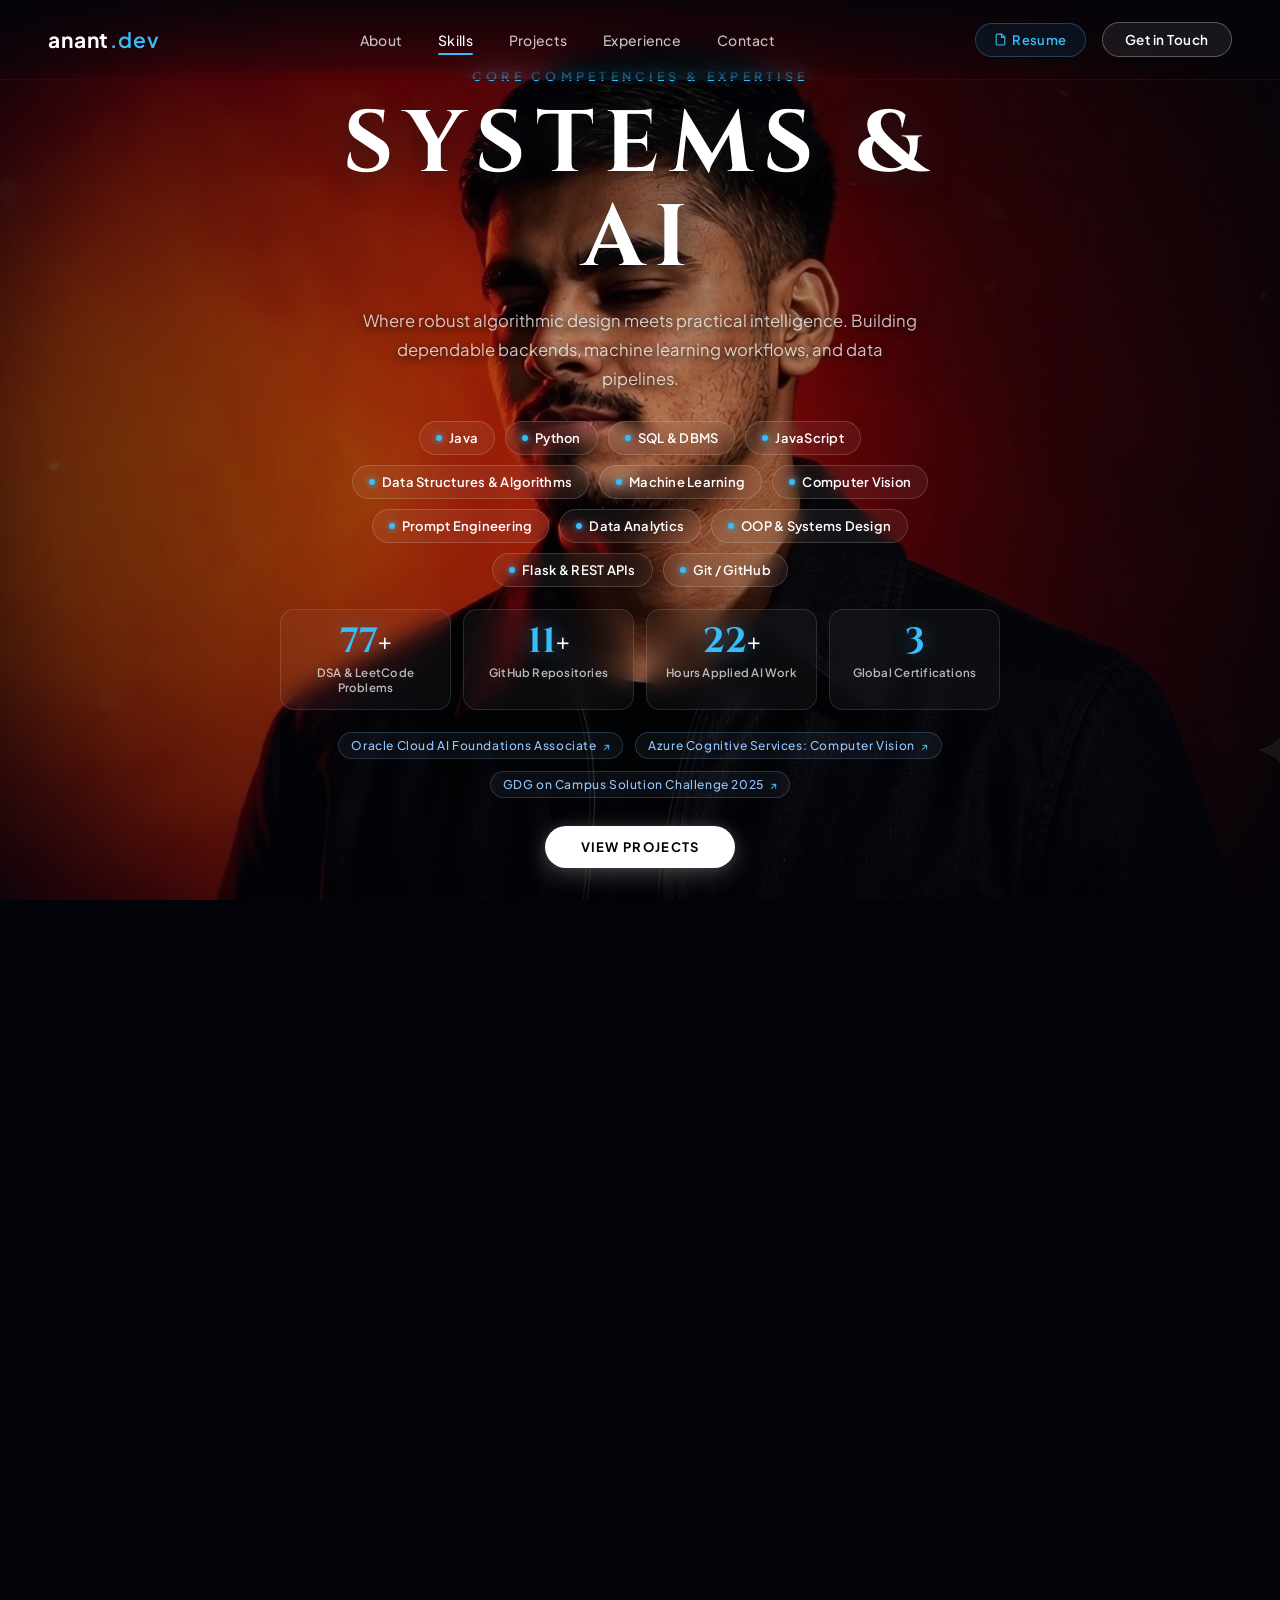
==== commit 83980c32: "Configure contact form to deliver messages directly to anantm408@gmail.com via FormSubmit API" ====
--- a/index.html
+++ b/index.html
@@ -413,7 +413,9 @@
 
         <!-- Quick Contact Form -->
         <div class="quick-contact-box">
-          <form id="contact-form" class="contact-form">
+          <form id="contact-form" class="contact-form" action="https://formsubmit.co/anantm408@gmail.com" method="POST">
+            <input type="hidden" name="_captcha" value="false" />
+            <input type="hidden" name="_template" value="table" />
             <div class="form-row">
               <input type="text" id="form-name" name="name" class="form-input" placeholder="Your Name" required />
               <input type="email" id="form-email" name="email" class="form-input" placeholder="Your Email" required />
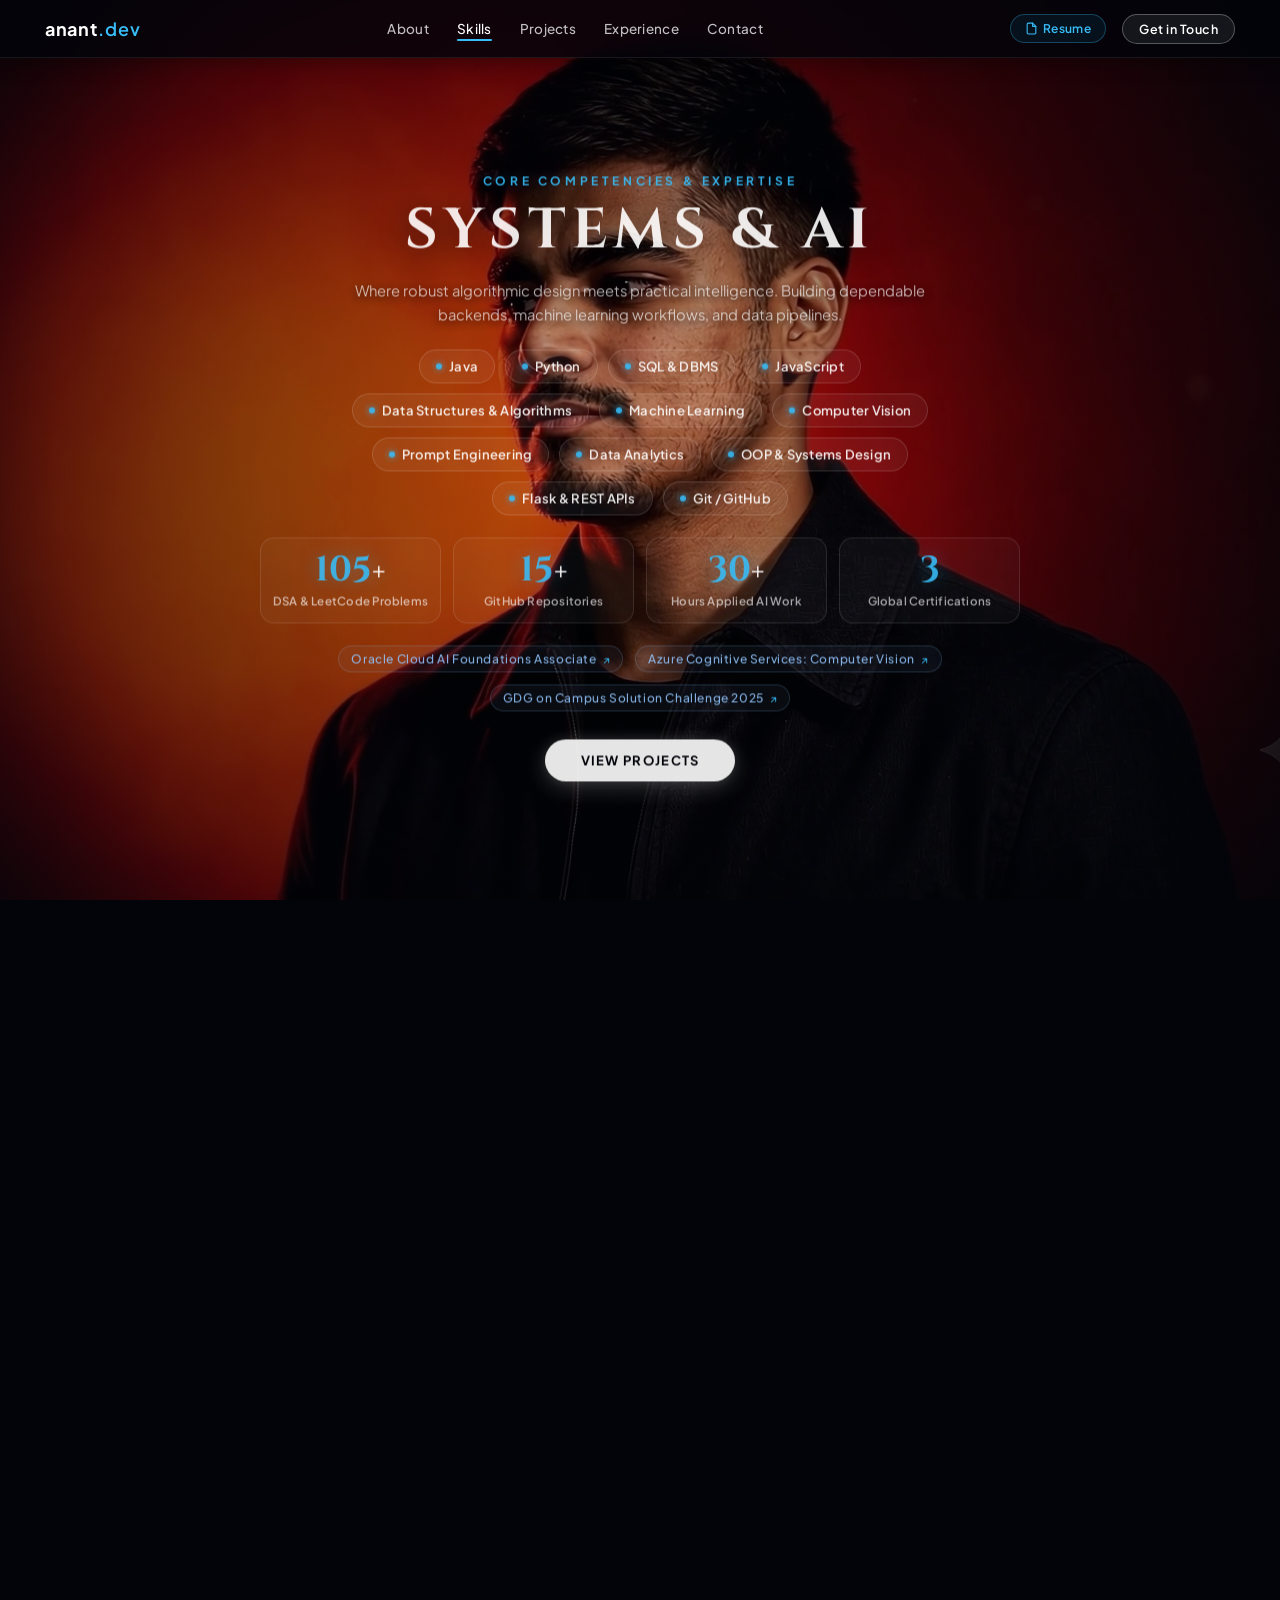
==== commit 0ac1bd9e: "feat: enhance portfolio with AJAX form delivery, project modal specs, mobile responsiveness & SEO" ====
--- a/index.html
+++ b/index.html
@@ -4,6 +4,22 @@
   <meta charset="UTF-8" />
   <meta name="viewport" content="width=device-width, initial-scale=1.0" />
   <title>Anant Mishra | Software Engineer & AI Developer</title>
+  <meta name="description" content="Portfolio of Anant Mishra - Software Engineer & AI Developer. Specializing in Python, Java, Data Structures & Algorithms, Machine Learning, and Interactive Web Architecture." />
+  <meta name="keywords" content="Anant Mishra, Software Engineer, AI Developer, Java, Python, LeetCode, Machine Learning, Computer Vision, Portfolio, Web Developer, Kanpur" />
+  <meta name="author" content="Anant Mishra" />
+  <meta name="theme-color" content="#02040a" />
+
+  <!-- Open Graph / Social Media -->
+  <meta property="og:title" content="Anant Mishra | Software Engineer & AI Developer" />
+  <meta property="og:description" content="Cinematic interactive portfolio website showcasing software engineering, AI/ML projects, DSA implementations, and experience." />
+  <meta property="og:type" content="website" />
+  <meta property="og:url" content="https://anantmishra7.github.io/Portfolio/" />
+
+  <!-- Twitter Card -->
+  <meta name="twitter:card" content="summary_large_image" />
+  <meta name="twitter:title" content="Anant Mishra | Software Engineer & AI Developer" />
+  <meta name="twitter:description" content="Interactive 3D canvas portfolio with software engineering & AI projects." />
+
   <link rel="preconnect" href="https://fonts.googleapis.com">
   <link rel="preconnect" href="https://fonts.gstatic.com" crossorigin>
   <link href="https://fonts.googleapis.com/css2?family=Cinzel:wght@600;700;800&family=Plus+Jakarta+Sans:wght@300;400;500;600;700&display=swap" rel="stylesheet">
@@ -475,7 +491,7 @@
   </div>
 
   <!-- Interactive Project Technical Details Modal -->
-  <div id="project-modal" class="modal-overlay" aria-hidden="true">
+  <div id="project-modal" class="modal-overlay" role="dialog" aria-modal="true" aria-labelledby="modal-title" aria-hidden="true">
     <div class="modal-card">
       <button class="modal-close-btn" id="modal-close-btn" aria-label="Close Modal">&times;</button>
       <div class="modal-header">
--- a/style.css
+++ b/style.css
@@ -13,7 +13,7 @@
   --color-text-muted: rgba(255, 255, 255, 0.75);
   --color-accent: #60a5fa;
   --color-cyan: #38bdf8;
-  --nav-height: 80px;
+  --nav-height: 58px;
 }
 
 html, body {
@@ -98,11 +98,12 @@
   z-index: 100;
   display: flex;
   align-items: center;
-  padding: 0 48px;
-  background: linear-gradient(180deg, rgba(2, 4, 10, 0.8) 0%, rgba(2, 4, 10, 0.3) 80%, transparent 100%);
-  backdrop-filter: blur(12px);
-  -webkit-backdrop-filter: blur(12px);
-  border-bottom: 1px solid rgba(255, 255, 255, 0.06);
+  padding: 0 clamp(20px, 3.5vw, 48px);
+  background: rgba(2, 4, 10, 0.82);
+  backdrop-filter: blur(16px);
+  -webkit-backdrop-filter: blur(16px);
+  border-bottom: 1px solid rgba(255, 255, 255, 0.08);
+  box-shadow: 0 4px 20px rgba(0, 0, 0, 0.35);
   transition: all 0.3s ease;
 }
 
@@ -118,7 +119,7 @@
 /* Brand Logo */
 .nav-logo {
   text-decoration: none;
-  font-size: 21px;
+  font-size: 18px;
   font-weight: 700;
   letter-spacing: 0.04em;
   display: flex;
@@ -144,18 +145,18 @@
 .nav-menu {
   display: flex;
   align-items: center;
-  gap: 36px;
+  gap: clamp(16px, 2.2vw, 32px);
 }
 
 .nav-link {
   text-decoration: none;
   color: rgba(255, 255, 255, 0.75);
-  font-size: 14px;
+  font-size: 13.5px;
   font-weight: 500;
   letter-spacing: 0.02em;
   transition: color 0.25s ease;
   position: relative;
-  padding: 6px 0;
+  padding: 4px 0;
 }
 
 .nav-link::after {
@@ -193,10 +194,10 @@
   background: rgba(255, 255, 255, 0.08);
   color: #ffffff;
   border: 1px solid rgba(255, 255, 255, 0.28);
-  padding: 8px 22px;
+  padding: 6px 16px;
   border-radius: 999px;
   font-family: var(--font-sans);
-  font-size: 13.5px;
+  font-size: 12.5px;
   font-weight: 600;
   letter-spacing: 0.04em;
   cursor: pointer;
@@ -219,10 +220,10 @@
   background: rgba(56, 189, 248, 0.08);
   color: var(--color-cyan);
   border: 1px solid rgba(56, 189, 248, 0.3);
-  padding: 8px 18px;
+  padding: 6px 14px;
   border-radius: 999px;
   font-family: var(--font-sans);
-  font-size: 13px;
+  font-size: 12px;
   font-weight: 600;
   letter-spacing: 0.03em;
   cursor: pointer;
@@ -275,25 +276,33 @@
 
 .story-section {
   position: absolute;
+  inset: 0;
   width: 100%;
   height: 100%;
   display: flex;
   flex-direction: column;
   align-items: center;
-  justify-content: center;
-  padding: calc(var(--nav-height) + 12px) 24px 36px;
+  justify-content: flex-start;
+  padding: calc(var(--nav-height) + 16px) clamp(16px, 3vw, 36px) 24px;
   text-align: center;
   opacity: 0;
-  transform: translateY(24px) scale(0.97);
+  transform: translateY(20px) scale(0.98);
   transition: opacity 0.5s cubic-bezier(0.16, 1, 0.3, 1),
               transform 0.5s cubic-bezier(0.16, 1, 0.3, 1);
   pointer-events: none;
   overflow-y: auto;
-  scrollbar-width: none;
+  overflow-x: hidden;
+  scrollbar-width: thin;
+  scrollbar-color: rgba(255, 255, 255, 0.15) transparent;
 }
 
 .story-section::-webkit-scrollbar {
-  display: none;
+  width: 6px;
+}
+
+.story-section::-webkit-scrollbar-thumb {
+  background: rgba(255, 255, 255, 0.15);
+  border-radius: 999px;
 }
 
 .story-section.active {
@@ -305,16 +314,16 @@
 /* Hero Section Left-Alignment */
 .story-section.hero-left-aligned {
   align-items: flex-start;
-  justify-content: center;
-  padding-left: clamp(32px, 9vw, 130px);
-  padding-right: clamp(24px, 4vw, 48px);
+  justify-content: flex-start;
+  padding-left: clamp(32px, 8vw, 120px);
+  padding-right: clamp(20px, 4vw, 48px);
   text-align: left;
 }
 
 .story-section.hero-left-aligned .hero-content {
   align-items: flex-start;
   text-align: left;
-  max-width: 640px;
+  max-width: 660px;
   margin-left: 0;
 }
 
@@ -338,58 +347,59 @@
 }
 
 .hero-content {
-  max-width: 720px;
+  max-width: 820px;
+  width: 100%;
   display: flex;
   flex-direction: column;
   align-items: center;
-  margin-top: -20px;
+  margin: auto 0;
 }
 
 /* Eyebrow Tag */
 .eyebrow {
   display: inline-block;
-  font-size: 12.5px;
+  font-size: 12px;
   font-weight: 700;
-  letter-spacing: 0.34em;
+  letter-spacing: 0.3em;
   text-transform: uppercase;
   color: var(--color-cyan);
-  margin-bottom: 14px;
+  margin-bottom: 12px;
   text-shadow: 0 0 16px rgba(56, 189, 248, 0.4);
 }
 
 /* Display Titles */
 .hero-title {
   font-family: var(--font-display);
-  font-size: clamp(2.8rem, 6.8vw, 5.8rem);
+  font-size: clamp(2.2rem, 4.4vw, 4.2rem);
   font-weight: 700;
-  letter-spacing: 0.12em;
+  letter-spacing: 0.1em;
   text-transform: uppercase;
-  line-height: 1.08;
-  color: #ffffff;
-  margin-bottom: 20px;
+  line-height: 1.1;
+  color: #ffffff;
+  margin-bottom: 16px;
   text-shadow: 0 4px 30px rgba(0, 0, 0, 0.8),
                0 0 40px rgba(255, 255, 255, 0.15);
 }
 
 .footer-title {
   font-family: var(--font-display);
-  font-size: clamp(2.4rem, 5vw, 4.2rem);
+  font-size: clamp(1.9rem, 3.6vw, 3.2rem);
   font-weight: 700;
-  letter-spacing: 0.12em;
+  letter-spacing: 0.1em;
   text-transform: uppercase;
-  line-height: 1.1;
-  color: #ffffff;
-  margin-bottom: 14px;
+  line-height: 1.12;
+  color: #ffffff;
+  margin-bottom: 10px;
   text-shadow: 0 4px 30px rgba(0, 0, 0, 0.8);
 }
 
 /* Descriptions */
 .hero-description {
-  font-size: clamp(0.95rem, 1.3vw, 1.1rem);
-  line-height: 1.75;
+  font-size: clamp(0.92rem, 1.15vw, 1.05rem);
+  line-height: 1.65;
   color: var(--color-text-muted);
-  max-width: 560px;
-  margin-bottom: 28px;
+  max-width: 580px;
+  margin-bottom: 22px;
   font-weight: 400;
   text-shadow: 0 2px 10px rgba(0, 0, 0, 0.9);
 }
@@ -897,8 +907,66 @@
 }
 
 /* =========================================
-   CONTACT CARDS & FOOTER COMPONENT
+   CONTACT FORM, CARDS & FOOTER COMPONENT
    ========================================= */
+.quick-contact-box {
+  width: 100%;
+  max-width: 620px;
+  background: rgba(255, 255, 255, 0.04);
+  border: 1px solid rgba(255, 255, 255, 0.12);
+  border-radius: 16px;
+  padding: 16px 20px;
+  backdrop-filter: blur(14px);
+  margin-bottom: 20px;
+  box-shadow: 0 10px 30px rgba(0, 0, 0, 0.35);
+}
+
+.contact-form {
+  display: flex;
+  flex-direction: column;
+  gap: 10px;
+}
+
+.form-row {
+  display: flex;
+  gap: 10px;
+  width: 100%;
+}
+
+.form-input, .form-textarea {
+  width: 100%;
+  background: rgba(255, 255, 255, 0.06);
+  border: 1px solid rgba(255, 255, 255, 0.14);
+  border-radius: 10px;
+  padding: 9px 13px;
+  color: #ffffff;
+  font-family: var(--font-sans);
+  font-size: 13px;
+  outline: none;
+  transition: all 0.25s ease;
+}
+
+.form-input:focus, .form-textarea:focus {
+  border-color: var(--color-cyan);
+  background: rgba(255, 255, 255, 0.09);
+  box-shadow: 0 0 14px rgba(56, 189, 248, 0.25);
+}
+
+.form-input::placeholder, .form-textarea::placeholder {
+  color: rgba(255, 255, 255, 0.45);
+}
+
+.form-textarea {
+  resize: vertical;
+  min-height: 65px;
+}
+
+.btn-submit-form {
+  align-self: center;
+  padding: 9px 26px;
+  font-size: 12px;
+}
+
 .contact-cards-grid {
   display: grid;
   grid-template-columns: repeat(4, 1fr);
@@ -1485,3 +1553,139 @@
     text-align: center;
   }
 }
+
+/* =========================================
+   LAPTOP / COMPACT VIEWPORT OPTIMIZATIONS (Height <= 850px)
+   ========================================= */
+@media (max-height: 850px) {
+  :root {
+    --nav-height: 54px;
+  }
+
+  .navbar {
+    padding: 0 clamp(16px, 3vw, 36px);
+  }
+
+  .nav-logo {
+    font-size: 17px;
+  }
+
+  .nav-menu {
+    gap: 20px;
+  }
+
+  .nav-link {
+    font-size: 13px;
+  }
+
+  .story-section {
+    padding-top: calc(var(--nav-height) + 14px);
+    padding-bottom: 20px;
+    justify-content: flex-start;
+  }
+
+  .hero-content {
+    margin: auto 0;
+  }
+
+  .hero-title {
+    font-size: clamp(1.9rem, 3.4vw, 2.9rem);
+    margin-bottom: 10px;
+    line-height: 1.1;
+  }
+
+  .footer-title {
+    font-size: clamp(1.7rem, 2.8vw, 2.4rem);
+    margin-bottom: 8px;
+    line-height: 1.12;
+  }
+
+  .eyebrow {
+    font-size: 11px;
+    letter-spacing: 0.26em;
+    margin-bottom: 8px;
+  }
+
+  .hero-description {
+    font-size: 0.9rem;
+    line-height: 1.5;
+    margin-bottom: 14px;
+  }
+
+  .experience-card {
+    padding: 16px 18px;
+  }
+
+  .exp-role-title {
+    font-size: 14.5px;
+  }
+
+  .exp-bullets li {
+    font-size: 12px;
+    line-height: 1.45;
+    margin-bottom: 4px;
+  }
+
+  .project-card {
+    padding: 14px 16px;
+  }
+
+  .project-title {
+    font-size: 15px;
+    margin-bottom: 6px;
+  }
+
+  .project-desc {
+    font-size: 12px;
+    line-height: 1.45;
+    margin-bottom: 10px;
+  }
+
+  .education-badge {
+    padding: 9px 16px;
+    margin-bottom: 14px;
+  }
+
+  .quick-contact-box {
+    padding: 12px 16px;
+    margin-bottom: 14px;
+  }
+
+  .form-input, .form-textarea {
+    padding: 7px 11px;
+    font-size: 12.5px;
+  }
+
+  .form-textarea {
+    min-height: 52px;
+  }
+
+  .contact-cards-grid {
+    margin-bottom: 14px;
+    gap: 10px;
+  }
+
+  .contact-card {
+    padding: 10px 8px;
+    gap: 4px;
+  }
+
+  .contact-card-icon {
+    font-size: 15px;
+  }
+
+  .contact-card-val {
+    font-size: 11.5px;
+  }
+
+  .btn-primary, .btn-secondary {
+    padding: 10px 24px;
+    font-size: 12px;
+  }
+
+  .scroll-down-btn {
+    bottom: 18px;
+    width: 38px;
+    height: 38px;
+  }
+}
